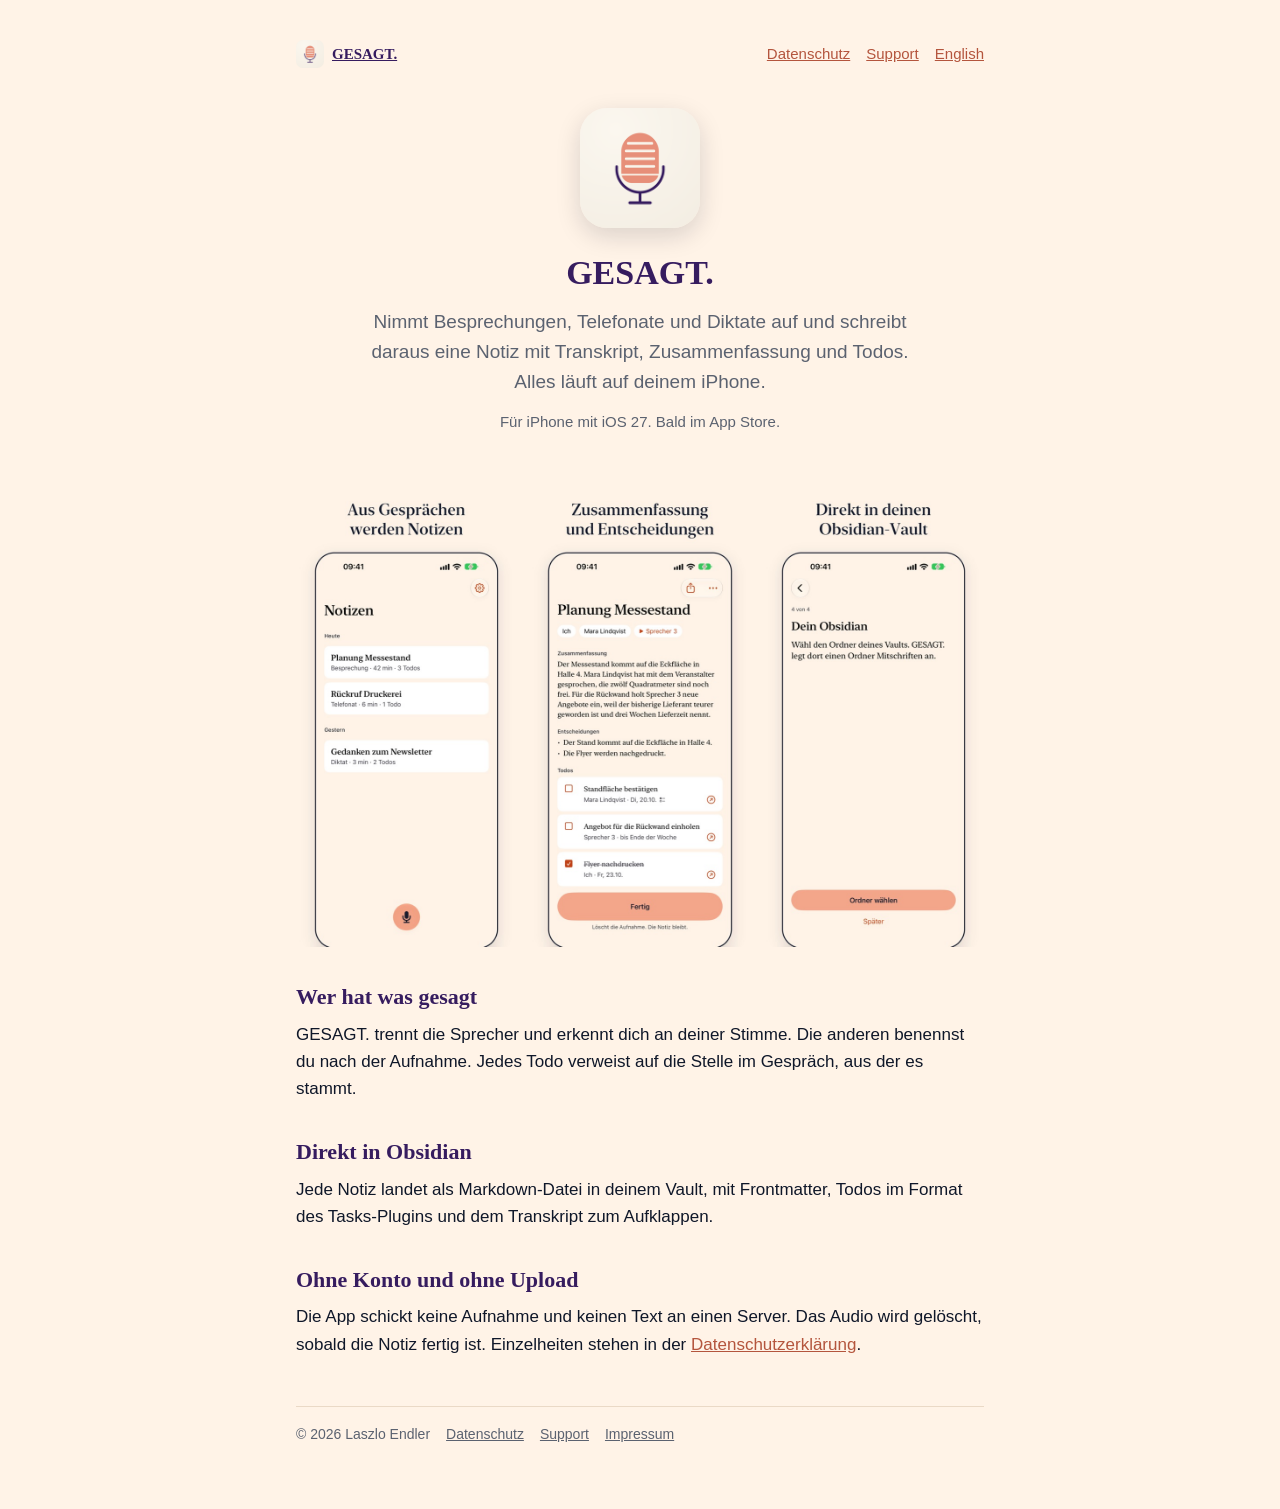
==== index.html @ a0767507 "GESAGT.: Startseite, Datenschutz, Support, Impressum (DE/EN) Co-Authored-By: Claude Opus 5.5 (1M con" ====
<!doctype html>
<html lang="de">
<head>
<meta charset="utf-8">
<meta name="viewport" content="width=device-width, initial-scale=1">
<title>GESAGT.</title>
<meta name="description" content="Mitschrift ohne Cloud: Transkript, Zusammenfassung und Todos auf dem iPhone.">
<link rel="icon" href="img/icon.png">
<link rel="stylesheet" href="style.css">
</head>
<body>
<main>
<nav><a class="brand" href=""><img src="img/icon.png" alt="">GESAGT.</a><a href="datenschutz/">Datenschutz</a><a href="support/">Support</a><a href="en/">English</a></nav>
<div class="hero"><img src="img/icon.png" alt="App-Icon von GESAGT.">
<h1>GESAGT.</h1>
<p class="lead">Nimmt Besprechungen, Telefonate und Diktate auf und schreibt daraus eine Notiz mit Transkript, Zusammenfassung und Todos. Alles läuft auf deinem iPhone.</p>
<p class="meta">Für iPhone mit iOS 27. Bald im App Store.</p></div>
<div class="shots"><img src="img/de-01-liste.jpg" alt="Liste der Notizen" loading="lazy"><img src="img/de-03-ergebnis.jpg" alt="Zusammenfassung mit Entscheidungen" loading="lazy"><img src="img/de-06-vault.jpg" alt="Obsidian-Vault wählen" loading="lazy"></div>
<h2>Wer hat was gesagt</h2>
<p>GESAGT. trennt die Sprecher und erkennt dich an deiner Stimme. Die anderen benennst du nach der Aufnahme. Jedes Todo verweist auf die Stelle im Gespräch, aus der es stammt.</p>
<h2>Direkt in Obsidian</h2>
<p>Jede Notiz landet als Markdown-Datei in deinem Vault, mit Frontmatter, Todos im Format des Tasks-Plugins und dem Transkript zum Aufklappen.</p>
<h2>Ohne Konto und ohne Upload</h2>
<p>Die App schickt keine Aufnahme und keinen Text an einen Server. Das Audio wird gelöscht, sobald die Notiz fertig ist. Einzelheiten stehen in der <a href="datenschutz/">Datenschutzerklärung</a>.</p>
<footer><span>© 2026 Laszlo Endler</span><a href="datenschutz/">Datenschutz</a><a href="support/">Support</a><a href="impressum/">Impressum</a></footer>
</main>
</body>
</html>
---- style.css ----
:root { --bg:#fff3e7; --card:#fffaf4; --text:#0f1729; --muted:#5b6270; --line:#ead9c6; --accent:#b4553d; --head:#361c5f; }
@media (prefers-color-scheme: dark) { :root { --bg:#16111e; --card:#211a2e; --text:#f4eee5; --muted:#b3aabd; --line:#3a3049; --accent:#e78f79; --head:#f4eee5; } }
* { box-sizing:border-box; margin:0; padding:0; }
html { -webkit-text-size-adjust:100%; }
body { background:var(--bg); color:var(--text); font:17px/1.6 -apple-system, BlinkMacSystemFont, "Segoe UI", sans-serif; }
main { max-width:720px; margin:0 auto; padding:40px 16px 64px; }
nav { display:flex; gap:16px; flex-wrap:wrap; align-items:center; font-size:15px; margin-bottom:40px; }
nav .brand { font-family:ui-serif, "New York", Georgia, serif; font-weight:600; color:var(--head); margin-right:auto; display:flex; align-items:center; gap:8px; }
nav .brand img { width:28px; height:28px; border-radius:7px; }
h1, h2 { font-family:ui-serif, "New York", Georgia, serif; color:var(--head); font-weight:600; line-height:1.25; }
h1 { font-size:34px; margin-bottom:12px; }
h2 { font-size:22px; margin:36px 0 10px; }
h3 { font-size:17px; margin:22px 0 6px; }
p, ul { margin-bottom:14px; }
ul { padding-left:22px; }
li { margin-bottom:6px; }
a { color:var(--accent); }
.meta { color:var(--muted); font-size:15px; margin-bottom:28px; }
.box { background:var(--card); border:1px solid var(--line); border-radius:14px; padding:16px 18px; margin:20px 0; }
.box p:last-child { margin-bottom:0; }
.hero { text-align:center; margin:16px 0 32px; }
.hero img { width:120px; height:120px; border-radius:27px; box-shadow:0 8px 24px rgba(15,23,41,.15); margin-bottom:16px; }
.lead { font-size:19px; color:var(--muted); max-width:560px; margin:0 auto 12px; }
.shots { display:grid; grid-template-columns:repeat(3, 1fr); gap:12px; margin:28px 0; }
.shots img { width:100%; height:auto; border-radius:14px; }
@media (max-width:560px) { .shots { grid-template-columns:1fr 1fr; } .shots img:last-child { display:none; } h1 { font-size:28px; } }
footer { border-top:1px solid var(--line); margin-top:48px; padding-top:16px; font-size:14px; color:var(--muted); display:flex; gap:16px; flex-wrap:wrap; }
footer a { color:var(--muted); }
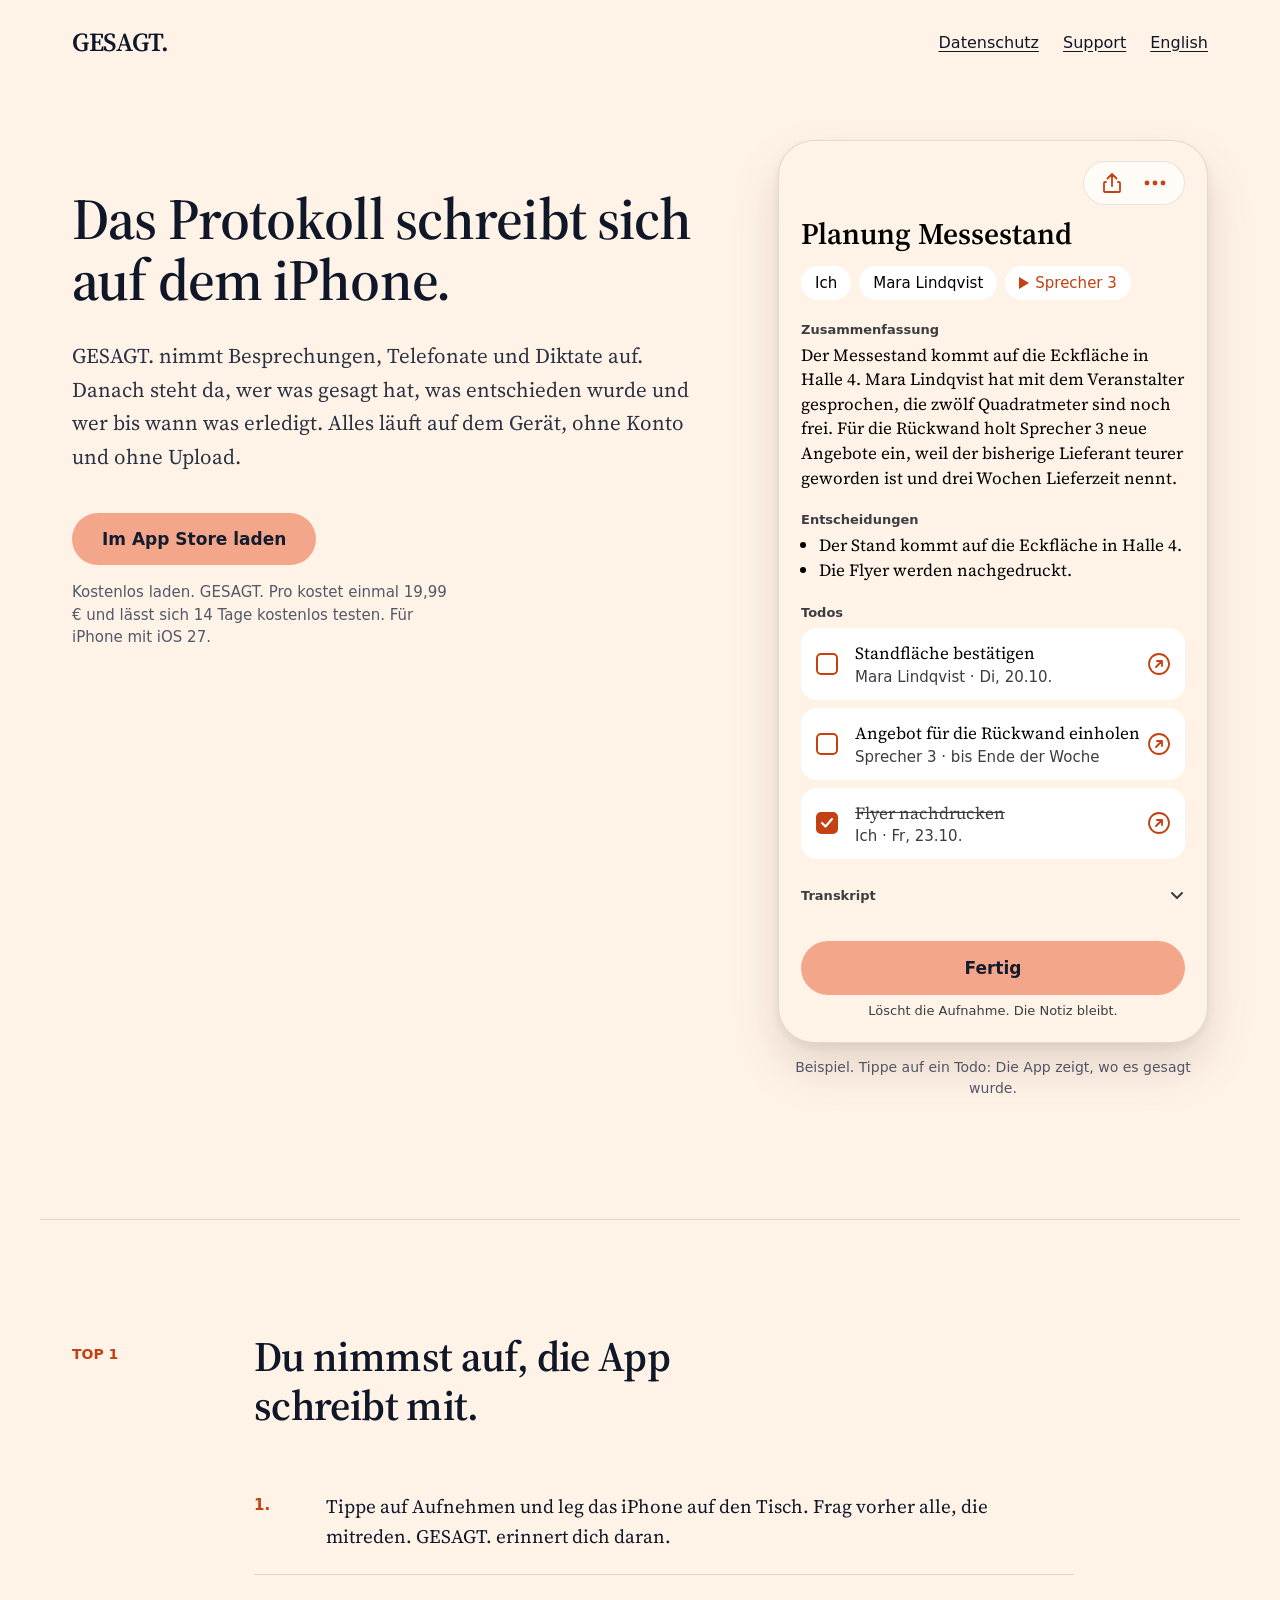
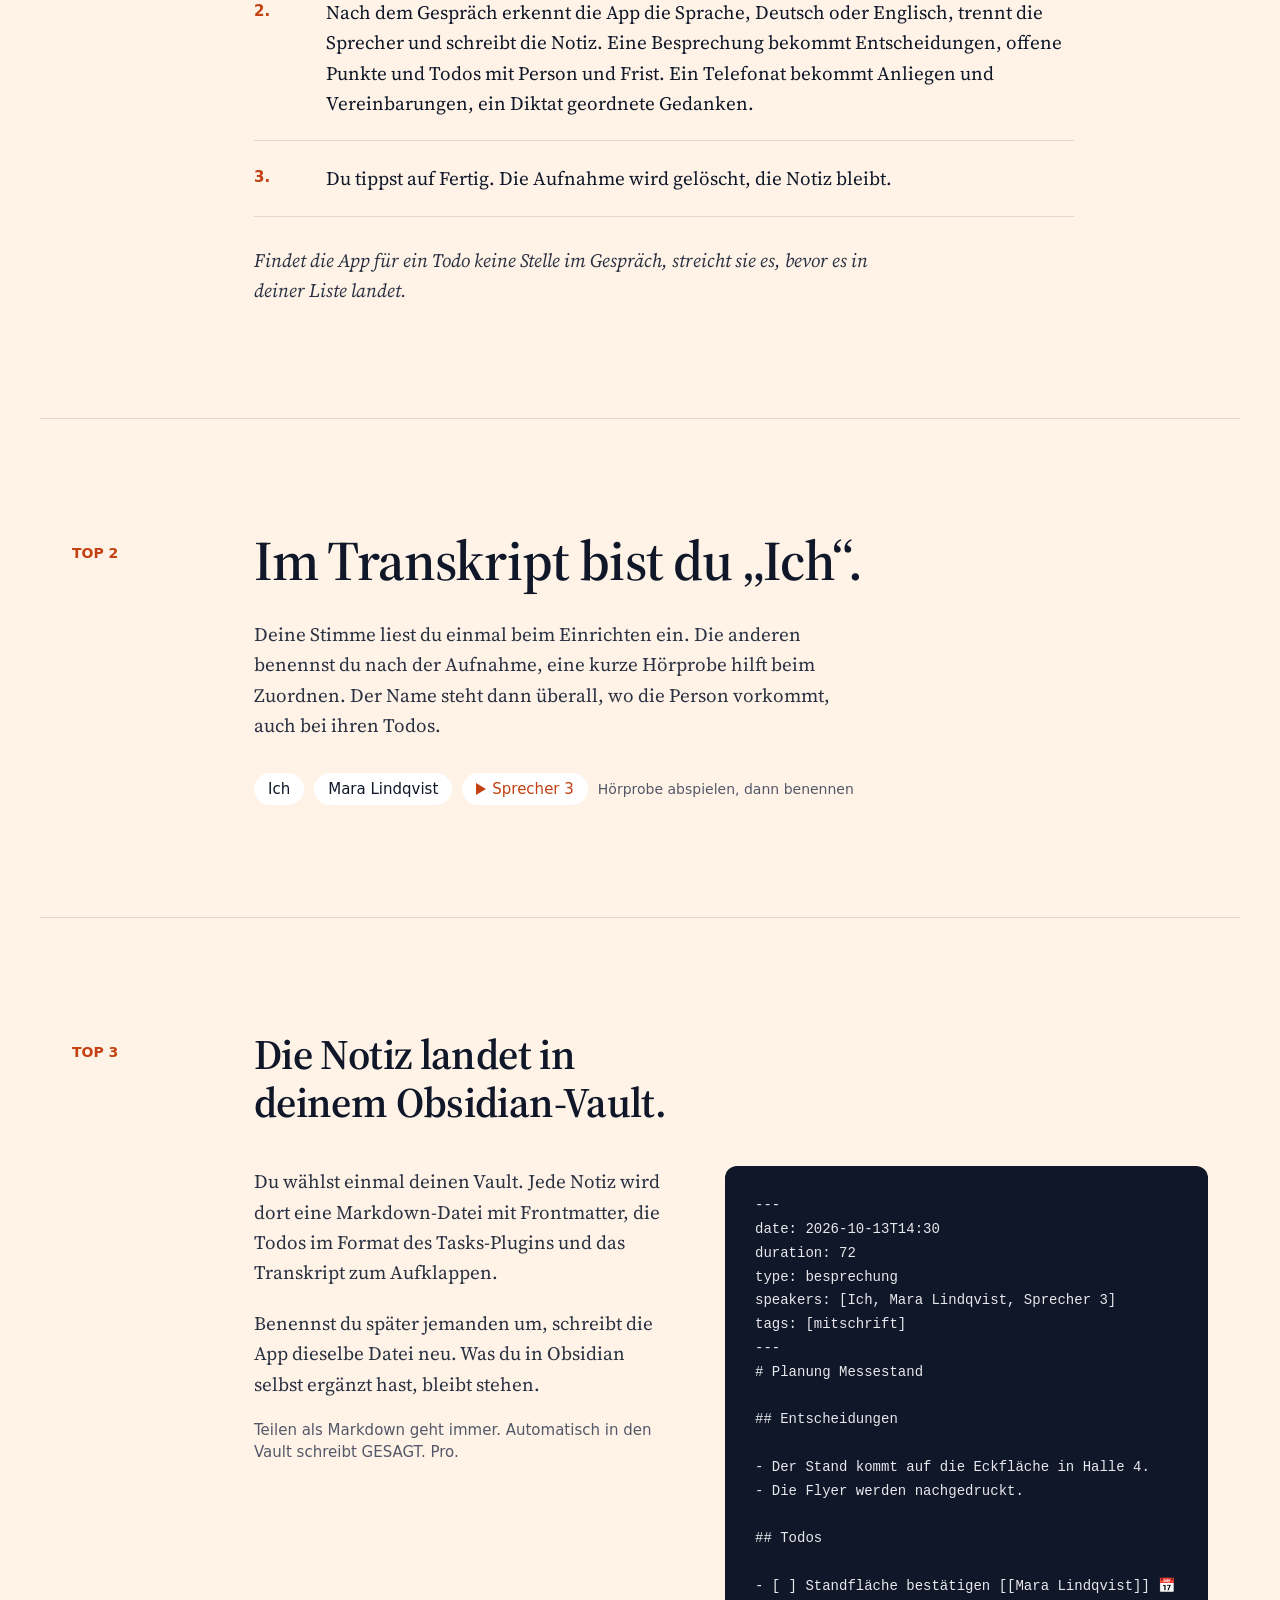
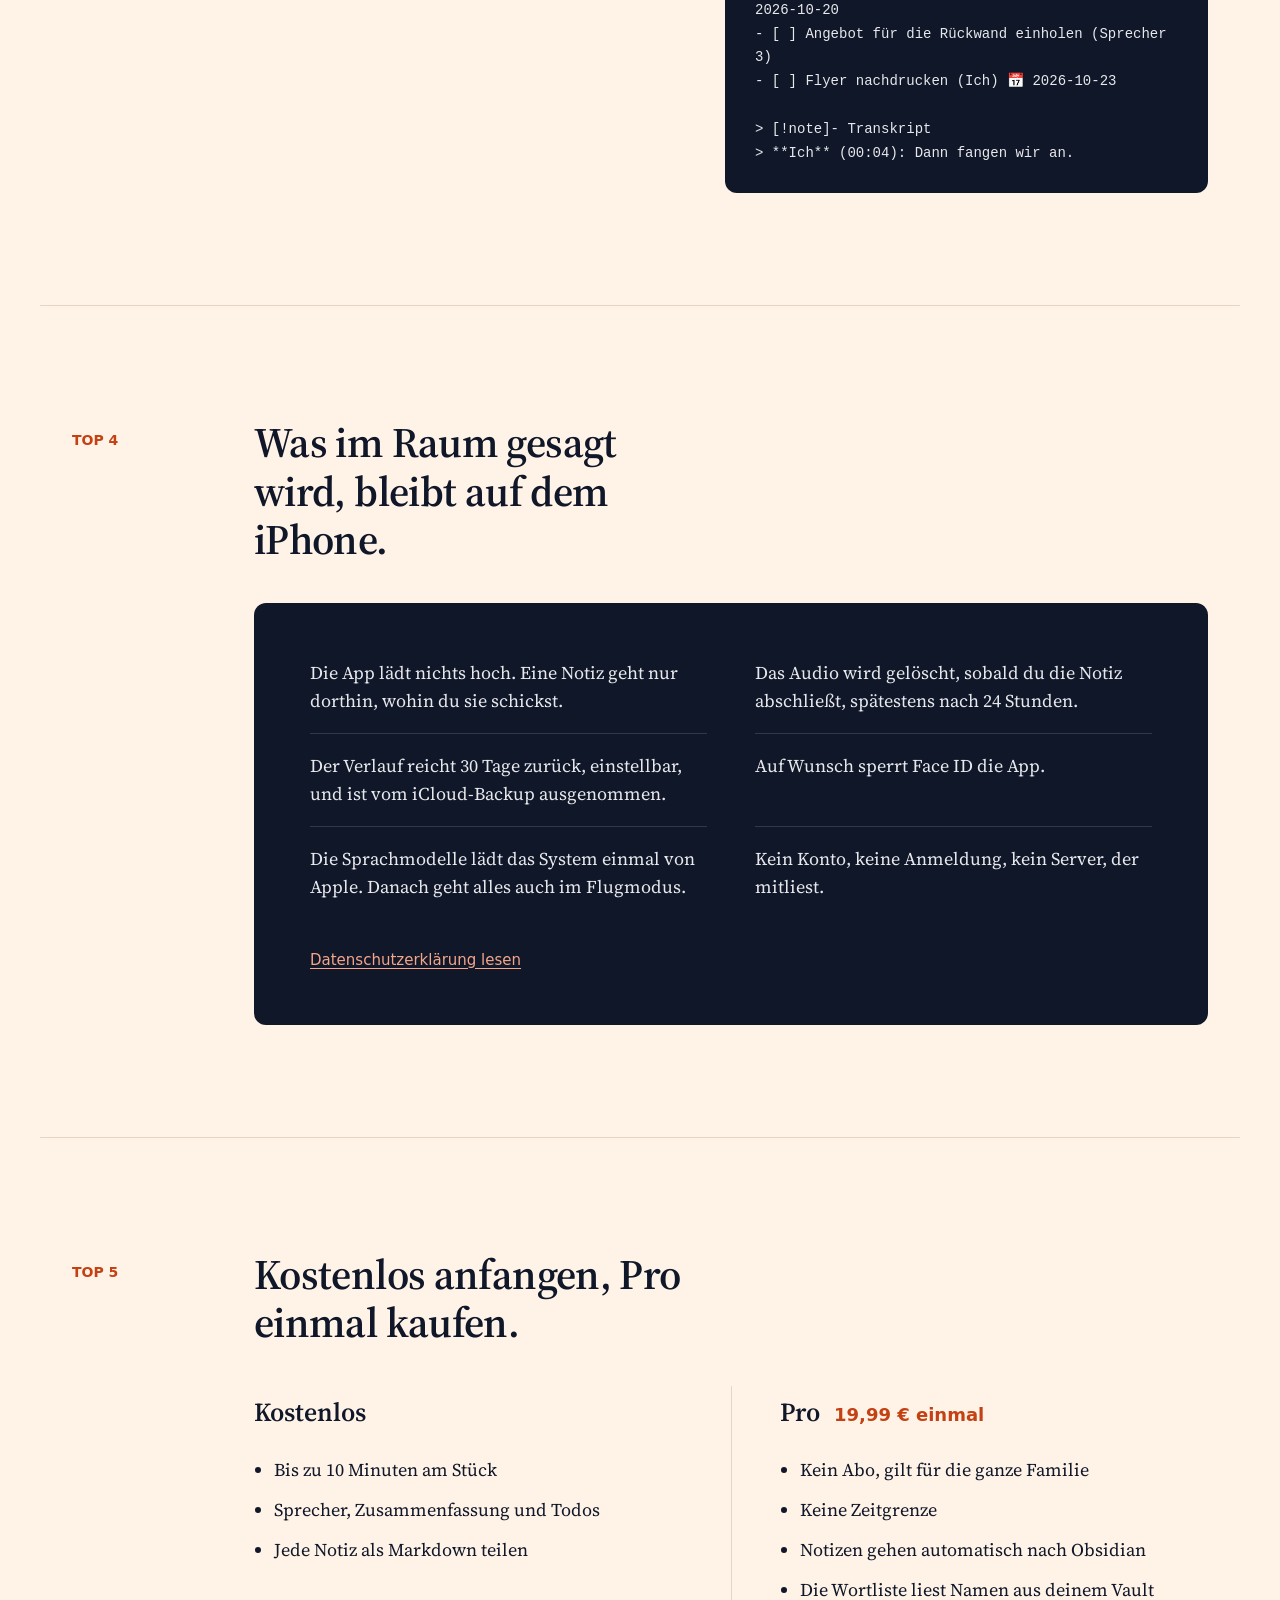
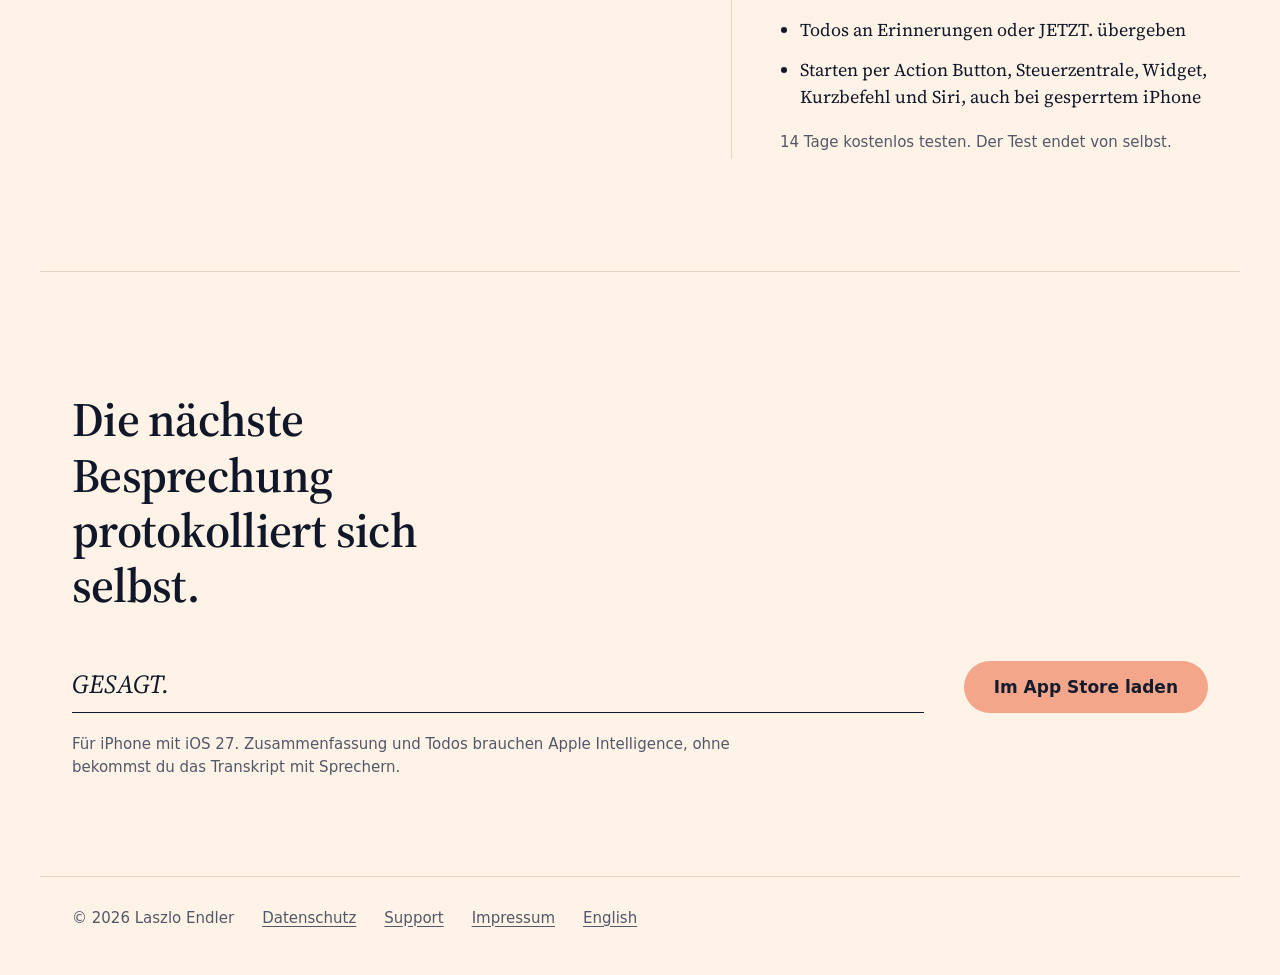
==== commit 1c8d812d: "GESAGT.: neue Website im Stil Protokollbuch Startseite mit nachgebautem Ergebnis-Bildschirm der App " ====
--- a/index.html
+++ b/index.html
@@ -3,26 +3,373 @@
 <head>
 <meta charset="utf-8">
 <meta name="viewport" content="width=device-width, initial-scale=1">
-<title>GESAGT.</title>
+<title>GESAGT. Mitschrift auf dem iPhone</title>
 <meta name="description" content="Mitschrift ohne Cloud: Transkript, Zusammenfassung und Todos auf dem iPhone.">
 <link rel="icon" href="img/icon.png">
-<link rel="stylesheet" href="style.css">
+<style>
+@font-face{font-family:"Source Serif 4";font-style:normal;font-weight:200 900;font-display:swap;src:url(fonts/source-serif-4-normal.woff2) format("woff2")}
+@font-face{font-family:"Source Serif 4";font-style:italic;font-weight:200 900;font-display:swap;src:url(fonts/source-serif-4-italic.woff2) format("woff2")}
+</style>
+<style>
+body{margin:0;background:#fff3e7;color:#0f1729;font-family:ui-serif,"Source Serif 4",Georgia,serif;-webkit-font-smoothing:antialiased}
+a{color:#c34112;text-underline-offset:3px}a:hover{color:#8f2e0b}
+::selection{background:#f6b8a1;color:#0f1729}
+:focus-visible{outline:2px solid #c34112;outline-offset:3px;border-radius:4px}
+.wrap{max-width:1200px;margin:0 auto;padding:0 32px;box-sizing:border-box}
+.ui{font-family:system-ui,-apple-system,"Segoe UI",sans-serif}
+.label{font-family:system-ui,-apple-system,"Segoe UI",sans-serif;font-size:13px;font-weight:600;color:#535868;letter-spacing:.01em}
+.btn{display:inline-flex;align-items:center;justify-content:center;min-height:52px;padding:0 30px;border-radius:999px;background:#f4a68a;color:#151c2e;font-family:system-ui,-apple-system,"Segoe UI",sans-serif;font-size:17px;font-weight:600;text-decoration:none}
+.btn:hover{background:#f19776;color:#151c2e}
+.hero{display:flex;flex-wrap:wrap;gap:64px;align-items:flex-start;padding-block:56px 120px}
+.hero-copy{flex:1 1 380px;min-width:0;padding-top:48px;position:sticky;top:24px}
+.appwrap{flex:0 1 430px;min-width:0;margin:0 0 0 auto}
+.app{position:relative;overflow:hidden;background:#fff3e7;color:#000;border-radius:36px;border:1px solid rgba(60,60,67,.14);box-shadow:0 24px 48px rgba(93,58,50,.16),0 4px 10px rgba(93,58,50,.08);padding:20px 22px 24px;box-sizing:border-box}
+.app-bar{display:flex;justify-content:flex-end}
+.glass{display:inline-flex;align-items:center;gap:22px;padding:10px 18px;border-radius:999px;background:rgba(255,255,255,.7);border:1px solid rgba(60,60,67,.12);color:#c34112}
+.app .app-title{font-size:30px;font-weight:600;line-height:1.15;letter-spacing:0;margin:12px 0 0;max-width:none}
+.app-chips{display:flex;flex-wrap:wrap;gap:8px;margin-top:14px}
+.achip{display:inline-flex;align-items:center;gap:6px;min-height:34px;padding:0 14px;border-radius:999px;background:#fff;font:15px system-ui,-apple-system,"Segoe UI",sans-serif;color:#000}
+.app-h{font:600 13px system-ui,-apple-system,"Segoe UI",sans-serif;color:#3c3c43;margin:22px 0 6px}
+.app-text{font-size:17px;line-height:1.45}
+.app-list{margin:0;padding-left:18px;font-size:17px;line-height:1.45}
+.acard{display:grid;grid-template-columns:auto minmax(0,1fr) auto;gap:6px;align-items:center;background:#fff;border-radius:16px;padding:6px 14px 6px 4px;margin-top:8px}
+.check{width:44px;height:44px;display:grid;place-items:center;border:0;background:transparent;padding:0;cursor:pointer}
+.box{width:22px;height:22px;border-radius:5px;border:2px solid #c34112;box-sizing:border-box;display:grid;place-items:center}
+.atodo{border:0;background:transparent;text-align:left;padding:8px 0;min-height:44px;cursor:pointer;color:inherit;font:inherit}
+.atext{display:block;font-family:ui-serif,"Source Serif 4",Georgia,serif;font-size:17px;line-height:1.35}
+.ameta{display:block;font:15px system-ui,-apple-system,"Segoe UI",sans-serif;color:#3c3c43;margin-top:3px}
+.handoff{display:grid;place-items:center;color:#c34112}
+.app-tr summary{list-style:none;display:flex;align-items:center;justify-content:space-between;min-height:44px;margin-top:14px;font:600 13px system-ui,-apple-system,"Segoe UI",sans-serif;color:#3c3c43;cursor:pointer}
+.app-tr summary::-webkit-details-marker{display:none}
+.app-tr[open] summary svg{transform:rotate(180deg)}
+.tline{margin-top:12px;font-size:17px;line-height:1.4}
+.tline b{font:600 15px system-ui,-apple-system,"Segoe UI",sans-serif}
+.tline span{font:15px system-ui,-apple-system,"Segoe UI",sans-serif;color:#3c3c43;margin-left:8px;font-variant-numeric:tabular-nums}
+.fertig{display:flex;align-items:center;justify-content:center;min-height:54px;margin-top:24px;border-radius:999px;background:#f4a68a;color:#151c2e;font:600 17px system-ui,-apple-system,"Segoe UI",sans-serif}
+.fcap{font:13px system-ui,-apple-system,"Segoe UI",sans-serif;color:#3c3c43;text-align:center;margin-top:8px}
+.scrim{position:absolute;inset:0;background:rgba(0,0,0,.18)}
+.asheet{position:absolute;left:8px;right:8px;bottom:8px;background:#fff3e7;border-radius:30px;padding:8px 18px 24px;box-shadow:0 -8px 30px rgba(0,0,0,.18)}
+.grab{width:36px;height:5px;border-radius:3px;background:rgba(60,60,67,.3);margin:0 auto 6px}
+.shead{display:grid;grid-template-columns:44px minmax(0,1fr) 44px;align-items:center}
+.sclose{width:44px;height:44px;border-radius:50%;border:1px solid rgba(60,60,67,.12);background:rgba(255,255,255,.8);display:grid;place-items:center;cursor:pointer;color:#000;padding:0}
+.stitle{text-align:center;font:600 17px system-ui,-apple-system,"Segoe UI",sans-serif}
+.sgroup{background:#fff;border-radius:16px;margin-top:14px;padding:0 16px}
+.srow{display:flex;align-items:center;justify-content:space-between;gap:12px;min-height:48px;border-top:1px solid rgba(60,60,67,.12);font:17px system-ui,-apple-system,"Segoe UI",sans-serif}
+.srow:first-child{border-top:0;font-family:ui-serif,"Source Serif 4",Georgia,serif}
+.sval{color:#c34112}
+.sdate{background:rgba(120,120,128,.12);border-radius:8px;padding:6px 10px}
+.said{margin-top:18px}
+.said-h,.said-t{font:13px system-ui,-apple-system,"Segoe UI",sans-serif;color:#3c3c43;font-variant-numeric:tabular-nums}
+.said-q{font-style:italic;font-size:17px;line-height:1.45;margin:4px 0}
+.cap{font:14px system-ui,-apple-system,"Segoe UI",sans-serif;color:#535868;line-height:1.5;margin-top:14px;text-align:center}
+@keyframes sheetup{from{transform:translateY(32px)}to{transform:none}}
+.chip{display:inline-flex;align-items:center;gap:6px;min-height:32px;padding:0 14px;border-radius:999px;background:#fff3e7;font:15px system-ui,-apple-system,"Segoe UI",sans-serif;color:#0f1729}
+.top{display:grid;grid-template-columns:150px minmax(0,1fr);gap:32px;padding-block:112px;border-top:1px solid #e6d5c4}
+.topno{font:600 14px system-ui,-apple-system,"Segoe UI",sans-serif;color:#c34112;font-variant-numeric:tabular-nums;padding-top:14px}
+h1,h2{font-weight:600;margin:0;letter-spacing:-.015em}
+h1{font-size:58px;line-height:1.06}
+.h-big{font-size:56px;line-height:1.08}
+.h-close{font-size:48px;max-width:20ch}
+h2{font-size:42px;line-height:1.15;max-width:22ch}
+p{margin:0}
+.body{font-size:19px;line-height:1.6;max-width:62ch;color:#2a3142}
+.steps{list-style:none;margin:40px 0 0;padding:0;counter-reset:s}
+.steps li{display:grid;grid-template-columns:56px minmax(0,1fr);gap:16px;padding:22px 0;border-bottom:1px solid #e6d5c4;font-size:19px;line-height:1.6;max-width:820px}
+.steps li::before{counter-increment:s;content:counter(s) ".";font:600 15px system-ui,-apple-system,sans-serif;color:#c34112;padding-top:5px}
+.split{display:flex;flex-wrap:wrap;gap:48px;align-items:flex-start;margin-top:40px}
+.split > *{flex:1 1 380px;min-width:0}
+pre{margin:0;padding:28px 30px;background:#0f1729;color:#e8e8ec;border-radius:12px;font:14px/1.7 ui-monospace,"SF Mono",Menlo,monospace;white-space:pre-wrap;overflow-wrap:anywhere}
+.night{background:#0f1729;color:#e8e8ec;border-radius:12px;padding:56px;box-sizing:border-box;margin-top:40px}
+.facts{list-style:none;margin:0;padding:0;display:grid;grid-template-columns:repeat(2,minmax(0,1fr));column-gap:48px}
+.facts li{padding:18px 0;border-top:1px solid rgba(255,255,255,.14);font-size:18px;line-height:1.55}
+.facts li:nth-child(-n+2){border-top:0;padding-top:0}
+.plans{display:grid;grid-template-columns:repeat(2,minmax(0,1fr));gap:0;margin-top:40px}
+.plans > div{padding:8px 48px 8px 0}
+.plans > div + div{padding:8px 0 8px 48px;border-left:1px solid #e6d5c4}
+.plans ul{margin:20px 0 0;padding:0 0 0 20px;font-size:18px;line-height:1.55}
+.plans li{padding:6px 0}
+.close{padding-block:120px 96px;border-top:1px solid #e6d5c4}
+.sign{display:flex;flex-wrap:wrap;gap:40px;align-items:flex-end;margin-top:48px}
+.signline{flex:1 1 320px;border-bottom:1px solid #0f1729;padding-bottom:10px;font-size:26px;font-style:italic}
+.foot{display:flex;flex-wrap:wrap;gap:12px 28px;padding-block:32px 48px;border-top:1px solid #e6d5c4;font:15px system-ui,-apple-system,sans-serif;color:#535868}
+.foot a{color:#535868}.foot a:hover{color:#0f1729}
+@media (prefers-reduced-motion:no-preference){.asheet{animation:sheetup .25s ease-out}.app-tr summary svg{transition:transform .2s ease-out}}
+@media (max-width:760px){
+.wrap{padding-inline:16px}
+.hero{gap:40px;padding-block:24px 72px}.hero-copy{padding-top:16px;position:static}
+h1{font-size:42px}h2{font-size:32px}.h-big{font-size:38px}.h-close{font-size:36px}
+.appwrap{flex-basis:100%;margin:0}
+.app{border-radius:28px;padding:16px 14px 20px}
+.top{grid-template-columns:minmax(0,1fr);gap:8px;padding-block:72px}.topno{padding-top:0}
+.body,.steps li{font-size:17px}
+.steps li{grid-template-columns:36px minmax(0,1fr)}
+.night{padding:32px 20px}
+.facts{grid-template-columns:minmax(0,1fr)}.facts li:nth-child(2){border-top:1px solid rgba(255,255,255,.14);padding-top:18px}
+.plans{grid-template-columns:minmax(0,1fr)}
+.plans > div,.plans > div + div{padding:8px 0;border-left:0}
+.plans > div + div{margin-top:32px;padding-top:32px;border-top:1px solid #e6d5c4}
+.close{padding-block:72px 56px}
+}
+[hidden]{display:none!important}
+.check[aria-pressed="true"] .box{background:#c34112}
+.check[aria-pressed="false"] .box svg{display:none}
+.check[aria-pressed="true"]+.atodo .atext{text-decoration:line-through;color:#3c3c43}
+</style>
 </head>
 <body>
+<div style="width: 100%">
+<header class="wrap" style="display: flex; flex-wrap: wrap; align-items: center; justify-content: space-between; gap: 16px; padding-top: 24px; padding-bottom: 24px">
+<a href="./" style="font-size: 26px; font-weight: 600; color: #0f1729; text-decoration: none; letter-spacing: -0.01em">GESAGT.</a>
+<nav aria-label="Hauptmenü" class="ui" style="display: flex; flex-wrap: wrap; align-items: center; gap: 8px 24px; font-size: 16px">
+<a href="datenschutz/" style="color: #0f1729">Datenschutz</a>
+<a href="support/" style="color: #0f1729">Support</a>
+<a href="en/" lang="en" style="color: #0f1729">English</a>
+</nav>
+</header>
+
 <main>
-<nav><a class="brand" href=""><img src="img/icon.png" alt="">GESAGT.</a><a href="datenschutz/">Datenschutz</a><a href="support/">Support</a><a href="en/">English</a></nav>
-<div class="hero"><img src="img/icon.png" alt="App-Icon von GESAGT.">
-<h1>GESAGT.</h1>
-<p class="lead">Nimmt Besprechungen, Telefonate und Diktate auf und schreibt daraus eine Notiz mit Transkript, Zusammenfassung und Todos. Alles läuft auf deinem iPhone.</p>
-<p class="meta">Für iPhone mit iOS 27. Bald im App Store.</p></div>
-<div class="shots"><img src="img/de-01-liste.jpg" alt="Liste der Notizen" loading="lazy"><img src="img/de-03-ergebnis.jpg" alt="Zusammenfassung mit Entscheidungen" loading="lazy"><img src="img/de-06-vault.jpg" alt="Obsidian-Vault wählen" loading="lazy"></div>
-<h2>Wer hat was gesagt</h2>
-<p>GESAGT. trennt die Sprecher und erkennt dich an deiner Stimme. Die anderen benennst du nach der Aufnahme. Jedes Todo verweist auf die Stelle im Gespräch, aus der es stammt.</p>
-<h2>Direkt in Obsidian</h2>
-<p>Jede Notiz landet als Markdown-Datei in deinem Vault, mit Frontmatter, Todos im Format des Tasks-Plugins und dem Transkript zum Aufklappen.</p>
-<h2>Ohne Konto und ohne Upload</h2>
-<p>Die App schickt keine Aufnahme und keinen Text an einen Server. Das Audio wird gelöscht, sobald die Notiz fertig ist. Einzelheiten stehen in der <a href="datenschutz/">Datenschutzerklärung</a>.</p>
-<footer><span>© 2026 Laszlo Endler</span><a href="datenschutz/">Datenschutz</a><a href="support/">Support</a><a href="impressum/">Impressum</a></footer>
+<section class="wrap hero" aria-labelledby="angebot">
+<div class="hero-copy">
+<h1 id="angebot">Das Protokoll schreibt sich auf dem iPhone.</h1>
+<p class="body" style="margin-top: 28px; font-size: 21px">GESAGT. nimmt Besprechungen, Telefonate und Diktate auf. Danach steht da, wer was gesagt hat, was entschieden wurde und wer bis wann was erledigt. Alles läuft auf dem Gerät, ohne Konto und ohne Upload.</p>
+<div style="display: flex; flex-wrap: wrap; align-items: center; gap: 16px; margin-top: 40px">
+<a class="btn" href="https://apps.apple.com/app/id6823530298">Im App Store laden</a>
+</div>
+<p class="ui" style="margin-top: 16px; font-size: 15px; line-height: 1.5; color: #535868; max-width: 40ch">Kostenlos laden. GESAGT. Pro kostet einmal 19,99 € und lässt sich 14 Tage kostenlos testen. Für iPhone mit iOS 27.</p>
+</div>
+
+<figure class="appwrap" style="margin-top: 0; margin-bottom: 0">
+<div class="app" aria-label="Beispiel: eine Notiz in GESAGT.">
+<div class="app-bar" aria-hidden="true"><span class="glass"><svg width="20" height="22" viewBox="0 0 20 22"><path d="M10 14V2M5.5 6.5L10 2l4.5 4.5M4 10H3a1 1 0 0 0-1 1v8a1 1 0 0 0 1 1h14a1 1 0 0 0 1-1v-8a1 1 0 0 0-1-1h-1" fill="none" stroke="currentColor" stroke-width="1.8" stroke-linecap="round" stroke-linejoin="round"></path></svg><svg width="22" height="6" viewBox="0 0 22 6"><circle cx="3" cy="3" r="2.4" fill="currentColor"></circle><circle cx="11" cy="3" r="2.4" fill="currentColor"></circle><circle cx="19" cy="3" r="2.4" fill="currentColor"></circle></svg></span></div>
+<h2 class="app-title">Planung Messestand</h2>
+<div class="app-chips">
+<span class="achip">Ich</span>
+<span class="achip">Mara Lindqvist</span>
+<span class="achip" style="color: #c34112"><svg width="10" height="12" viewBox="0 0 10 12" aria-hidden="true"><path d="M0 0 L10 6 L0 12 Z" fill="currentColor"></path></svg>Sprecher 3</span>
+</div>
+<h3 class="app-h">Zusammenfassung</h3>
+<p class="app-text">Der Messestand kommt auf die Eckfläche in Halle 4. Mara Lindqvist hat mit dem Veranstalter gesprochen, die zwölf Quadratmeter sind noch frei. Für die Rückwand holt Sprecher 3 neue Angebote ein, weil der bisherige Lieferant teurer geworden ist und drei Wochen Lieferzeit nennt.</p>
+<h3 class="app-h">Entscheidungen</h3>
+<ul class="app-list">
+<li>Der Stand kommt auf die Eckfläche in Halle 4.</li>
+<li>Die Flyer werden nachgedruckt.</li>
+</ul>
+<h3 class="app-h">Todos</h3>
+
+<div class="acard">
+<button type="button" class="check" aria-pressed="false" aria-label="Erledigt: Standfläche bestätigen"><span class="box"><svg width="12" height="10" viewBox="0 0 12 10" aria-hidden="true"><path d="M1 5l3.5 3.5L11 1" fill="none" stroke="#fff" stroke-width="2.2" stroke-linecap="round" stroke-linejoin="round"></path></svg></span></button>
+<button type="button" class="atodo" aria-haspopup="dialog"><span class="atext">Standfläche bestätigen</span><span class="ameta">Mara Lindqvist · Di, 20.10.</span></button>
+<span class="handoff" title="Übergeben" aria-hidden="true"><svg width="24" height="24" viewBox="0 0 24 24"><circle cx="12" cy="12" r="10" fill="none" stroke="currentColor" stroke-width="1.8"></circle><path d="M9 15l6-6M10 9h5v5" fill="none" stroke="currentColor" stroke-width="1.8" stroke-linecap="round" stroke-linejoin="round"></path></svg></span>
+</div>
+
+<div class="acard">
+<button type="button" class="check" aria-pressed="false" aria-label="Erledigt: Angebot für die Rückwand einholen"><span class="box"><svg width="12" height="10" viewBox="0 0 12 10" aria-hidden="true"><path d="M1 5l3.5 3.5L11 1" fill="none" stroke="#fff" stroke-width="2.2" stroke-linecap="round" stroke-linejoin="round"></path></svg></span></button>
+<button type="button" class="atodo" aria-haspopup="dialog"><span class="atext">Angebot für die Rückwand einholen</span><span class="ameta">Sprecher 3 · bis Ende der Woche</span></button>
+<span class="handoff" title="Übergeben" aria-hidden="true"><svg width="24" height="24" viewBox="0 0 24 24"><circle cx="12" cy="12" r="10" fill="none" stroke="currentColor" stroke-width="1.8"></circle><path d="M9 15l6-6M10 9h5v5" fill="none" stroke="currentColor" stroke-width="1.8" stroke-linecap="round" stroke-linejoin="round"></path></svg></span>
+</div>
+
+<div class="acard">
+<button type="button" class="check" aria-pressed="true" aria-label="Erledigt: Flyer nachdrucken"><span class="box"><svg width="12" height="10" viewBox="0 0 12 10" aria-hidden="true"><path d="M1 5l3.5 3.5L11 1" fill="none" stroke="#fff" stroke-width="2.2" stroke-linecap="round" stroke-linejoin="round"></path></svg></span></button>
+<button type="button" class="atodo" aria-haspopup="dialog"><span class="atext">Flyer nachdrucken</span><span class="ameta">Ich · Fr, 23.10.</span></button>
+<span class="handoff" title="Übergeben" aria-hidden="true"><svg width="24" height="24" viewBox="0 0 24 24"><circle cx="12" cy="12" r="10" fill="none" stroke="currentColor" stroke-width="1.8"></circle><path d="M9 15l6-6M10 9h5v5" fill="none" stroke="currentColor" stroke-width="1.8" stroke-linecap="round" stroke-linejoin="round"></path></svg></span>
+</div>
+
+<details class="app-tr">
+<summary>Transkript<svg width="16" height="16" viewBox="0 0 16 16" aria-hidden="true"><path d="M3 6l5 5 5-5" fill="none" stroke="currentColor" stroke-width="2" stroke-linecap="round" stroke-linejoin="round"></path></svg></summary>
+
+<p class="tline"><b>Ich</b><span>00:04</span><br>Dann fangen wir an. Wir müssen heute die Standfläche für die Messe festlegen.</p>
+
+<p class="tline"><b>Mara Lindqvist</b><span>00:11</span><br>Ich habe mit dem Veranstalter gesprochen. Die Eckfläche in Halle 4 ist noch frei, zwölf Quadratmeter.</p>
+
+<p class="tline"><b>Sprecher 3</b><span>00:21</span><br>Für die Rückwand brauchen wir ein neues Angebot. Der alte Lieferant hat die Preise erhöht, und die Lieferzeit liegt jetzt bei drei Wochen. Ich frage bis Ende der Woche bei zwei anderen an.</p>
+
+<p class="tline"><b>Ich + Sprecher 3, gleichzeitig</b><span>00:36</span><br>Ja, genau, mach das.</p>
+
+<p class="tline"><b>Ich</b><span>00:39</span><br>Gut. Dann nehmen wir die Eckfläche. Mara, bestätigst du sie bis nächsten Dienstag?</p>
+
+<p class="tline"><b>Mara Lindqvist</b><span>00:47</span><br>Mache ich. Die Flyer sind fast alle weg, wir sollten nachdrucken.</p>
+
+<p class="tline"><b>Aufnahme unterbrochen</b><span>00:57</span><br></p>
+
+<p class="tline"><b>Ich</b><span>00:57</span><br>Die Flyer drucke ich bis Freitag nach. Wer am Stand hilft, klären wir noch.</p>
+
+</details>
+<div class="fertig" aria-hidden="true">Fertig</div>
+<p class="fcap">Löscht die Aufnahme. Die Notiz bleibt.</p>
+<div class="sheetbox" hidden>
+<div class="scrim" aria-hidden="true"></div>
+<div class="asheet" role="dialog" aria-labelledby="sheet-title">
+<div class="grab" aria-hidden="true"></div>
+<div class="shead">
+<button type="button" class="sclose" aria-label="Schließen"><svg width="14" height="14" viewBox="0 0 14 14" aria-hidden="true"><path d="M2 2l10 10M12 2L2 12" fill="none" stroke="currentColor" stroke-width="2" stroke-linecap="round"></path></svg></button>
+<span id="sheet-title" class="stitle">Todo</span>
+<span aria-hidden="true"></span>
+</div>
+<div class="sgroup">
+<div class="srow"><span data-f="what"></span></div>
+<div class="srow"><span>Person</span><span class="sval"><span data-f="who"></span></span></div>
+<div class="srow" data-date><span>Datum</span><span class="sdate"><span data-f="date"></span></span></div>
+</div>
+<div class="said">
+<p class="said-h">Gesagt</p>
+<p class="said-q">„<span data-f="quote"></span>“</p>
+<p class="said-t">bei <span data-f="at"></span></p>
+</div>
+</div>
+</div>
+</div>
+<figcaption class="cap">Beispiel. Tippe auf ein Todo: Die App zeigt, wo es gesagt wurde.</figcaption>
+</figure>
+</section>
+
+<section class="wrap top" aria-labelledby="top1">
+<span class="topno">TOP 1</span>
+<div>
+<h2 id="top1">Du nimmst auf, die App schreibt mit.</h2>
+<ol class="steps">
+<li><span>Tippe auf Aufnehmen und leg das iPhone auf den Tisch. Frag vorher alle, die mitreden. GESAGT. erinnert dich daran.</span></li>
+<li><span>Nach dem Gespräch erkennt die App die Sprache, Deutsch oder Englisch, trennt die Sprecher und schreibt die Notiz. Eine Besprechung bekommt Entscheidungen, offene Punkte und Todos mit Person und Frist. Ein Telefonat bekommt Anliegen und Vereinbarungen, ein Diktat geordnete Gedanken.</span></li>
+<li><span>Du tippst auf Fertig. Die Aufnahme wird gelöscht, die Notiz bleibt.</span></li>
+</ol>
+<p class="body" style="margin-top: 28px; font-style: italic">Findet die App für ein Todo keine Stelle im Gespräch, streicht sie es, bevor es in deiner Liste landet.</p>
+</div>
+</section>
+
+<section class="wrap top" aria-labelledby="top2">
+<span class="topno">TOP 2</span>
+<div>
+<h2 id="top2" class="h-big">Im Transkript bist du „Ich“.</h2>
+<p class="body" style="margin-top: 28px">Deine Stimme liest du einmal beim Einrichten ein. Die anderen benennst du nach der Aufnahme, eine kurze Hörprobe hilft beim Zuordnen. Der Name steht dann überall, wo die Person vorkommt, auch bei ihren Todos.</p>
+<div style="display: flex; flex-wrap: wrap; align-items: center; gap: 10px; margin-top: 32px" aria-label="Beispiel: Sprecher in einer Notiz">
+<span class="chip" style="background: #fff">Ich</span>
+<span class="chip" style="background: #fff">Mara Lindqvist</span>
+<span class="chip" style="background: #fff; color: #c34112"><svg width="10" height="12" viewBox="0 0 10 12" aria-hidden="true"><path d="M0 0 L10 6 L0 12 Z" fill="currentColor"></path></svg>Sprecher 3</span>
+<span class="ui" style="font-size: 14px; color: #535868">Hörprobe abspielen, dann benennen</span>
+</div>
+</div>
+</section>
+
+<section class="wrap top" aria-labelledby="top3">
+<span class="topno">TOP 3</span>
+<div>
+<h2 id="top3">Die Notiz landet in deinem Obsidian-Vault.</h2>
+<div class="split">
+<div>
+<p class="body">Du wählst einmal deinen Vault. Jede Notiz wird dort eine Markdown-Datei mit Frontmatter, die Todos im Format des Tasks-Plugins und das Transkript zum Aufklappen.</p>
+<p class="body" style="margin-top: 20px">Benennst du später jemanden um, schreibt die App dieselbe Datei neu. Was du in Obsidian selbst ergänzt hast, bleibt stehen.</p>
+<p class="ui" style="margin-top: 20px; font-size: 15px; line-height: 1.5; color: #535868">Teilen als Markdown geht immer. Automatisch in den Vault schreibt GESAGT. Pro.</p>
+</div>
+<pre aria-label="Beispiel einer Markdown-Datei">---
+date: 2026-10-13T14:30
+duration: 72
+type: besprechung
+speakers: [Ich, Mara Lindqvist, Sprecher 3]
+tags: [mitschrift]
+---
+# Planung Messestand
+
+## Entscheidungen
+
+- Der Stand kommt auf die Eckfläche in Halle 4.
+- Die Flyer werden nachgedruckt.
+
+## Todos
+
+- [ ] Standfläche bestätigen [[Mara Lindqvist]] 📅 2026-10-20
+- [ ] Angebot für die Rückwand einholen (Sprecher 3)
+- [ ] Flyer nachdrucken (Ich) 📅 2026-10-23
+
+&gt; [!note]- Transkript
+&gt; **Ich** (00:04): Dann fangen wir an.</pre>
+</div>
+</div>
+</section>
+
+<section class="wrap top" aria-labelledby="top4">
+<span class="topno">TOP 4</span>
+<div>
+<h2 id="top4">Was im Raum gesagt wird, bleibt auf dem iPhone.</h2>
+<div class="night">
+<ul class="facts">
+<li>Die App lädt nichts hoch. Eine Notiz geht nur dorthin, wohin du sie schickst.</li>
+<li>Das Audio wird gelöscht, sobald du die Notiz abschließt, spätestens nach 24 Stunden.</li>
+<li>Der Verlauf reicht 30 Tage zurück, einstellbar, und ist vom iCloud-Backup ausgenommen.</li>
+<li>Auf Wunsch sperrt Face ID die App.</li>
+<li>Die Sprachmodelle lädt das System einmal von Apple. Danach geht alles auch im Flugmodus.</li>
+<li>Kein Konto, keine Anmeldung, kein Server, der mitliest.</li>
+</ul>
+<p class="ui" style="margin-top: 32px; font-size: 15px"><a href="datenschutz/" style="color: #f4a68a">Datenschutzerklärung lesen</a></p>
+</div>
+</div>
+</section>
+
+<section class="wrap top" aria-labelledby="top5">
+<span class="topno">TOP 5</span>
+<div>
+<h2 id="top5">Kostenlos anfangen, Pro einmal kaufen.</h2>
+<div class="plans">
+<div>
+<p style="font-size: 26px; font-weight: 600">Kostenlos</p>
+<ul>
+<li>Bis zu 10 Minuten am Stück</li>
+<li>Sprecher, Zusammenfassung und Todos</li>
+<li>Jede Notiz als Markdown teilen</li>
+</ul>
+</div>
+<div>
+<p style="font-size: 26px; font-weight: 600">Pro <span class="ui" style="font-size: 18px; font-weight: 600; color: #c34112; margin-left: 8px">19,99 € einmal</span></p>
+<ul>
+<li>Kein Abo, gilt für die ganze Familie</li>
+<li>Keine Zeitgrenze</li>
+<li>Notizen gehen automatisch nach Obsidian</li>
+<li>Die Wortliste liest Namen aus deinem Vault</li>
+<li>Todos an Erinnerungen oder JETZT. übergeben</li>
+<li>Starten per Action Button, Steuerzentrale, Widget, Kurzbefehl und Siri, auch bei gesperrtem iPhone</li>
+</ul>
+<p class="ui" style="margin-top: 16px; font-size: 15px; color: #535868">14 Tage kostenlos testen. Der Test endet von selbst.</p>
+</div>
+</div>
+</div>
+</section>
+
+<section class="wrap close" aria-labelledby="schluss">
+<h2 id="schluss" class="h-close">Die nächste Besprechung protokolliert sich selbst.</h2>
+<div class="sign">
+<div class="signline" aria-hidden="true">GESAGT.</div>
+<a class="btn" href="https://apps.apple.com/app/id6823530298">Im App Store laden</a>
+</div>
+<p class="ui" style="margin-top: 20px; font-size: 15px; line-height: 1.55; color: #535868; max-width: 70ch">Für iPhone mit iOS 27. Zusammenfassung und Todos brauchen Apple Intelligence, ohne bekommst du das Transkript mit Sprechern.</p>
+</section>
 </main>
+
+<footer class="wrap foot">
+<span>© 2026 Laszlo Endler</span>
+<a href="datenschutz/">Datenschutz</a>
+<a href="support/">Support</a>
+<a href="impressum/">Impressum</a>
+<a href="en/" lang="en">English</a>
+</footer>
+</div>
+<script>
+(() => {
+  const T = [{"what": "Standfläche bestätigen", "who": "Mara Lindqvist", "date": "20.10.2026", "quote": "Mara, bestätigst du sie bis nächsten Dienstag?", "at": "00:39"}, {"what": "Angebot für die Rückwand einholen", "who": "Sprecher 3", "date": "", "quote": "Ich frage bis Ende der Woche bei zwei anderen an.", "at": "00:21"}, {"what": "Flyer nachdrucken", "who": "Ich", "date": "23.10.2026", "quote": "Die Flyer drucke ich bis Freitag nach.", "at": "00:57"}];
+  const box = document.querySelector('.sheetbox'), sheet = box.querySelector('.asheet');
+  let from = null;
+  const close = () => { box.hidden = true; if (from) from.focus(); };
+  document.querySelectorAll('.check').forEach((b) => b.addEventListener('click', () =>
+    b.setAttribute('aria-pressed', b.getAttribute('aria-pressed') === 'true' ? 'false' : 'true')));
+  document.querySelectorAll('.atodo').forEach((b, i) => b.addEventListener('click', () => {
+    const t = T[i];
+    sheet.querySelectorAll('[data-f]').forEach((el) => { el.textContent = t[el.dataset.f]; });
+    sheet.querySelector('[data-date]').hidden = !t.date;
+    from = b;
+    box.hidden = false;
+    sheet.querySelector('.sclose').focus();
+  }));
+  sheet.querySelector('.sclose').addEventListener('click', close);
+  box.querySelector('.scrim').addEventListener('click', close);
+  document.addEventListener('keydown', (e) => { if (e.key === 'Escape' && !box.hidden) close(); });
+})();
+</script>
 </body>
 </html>
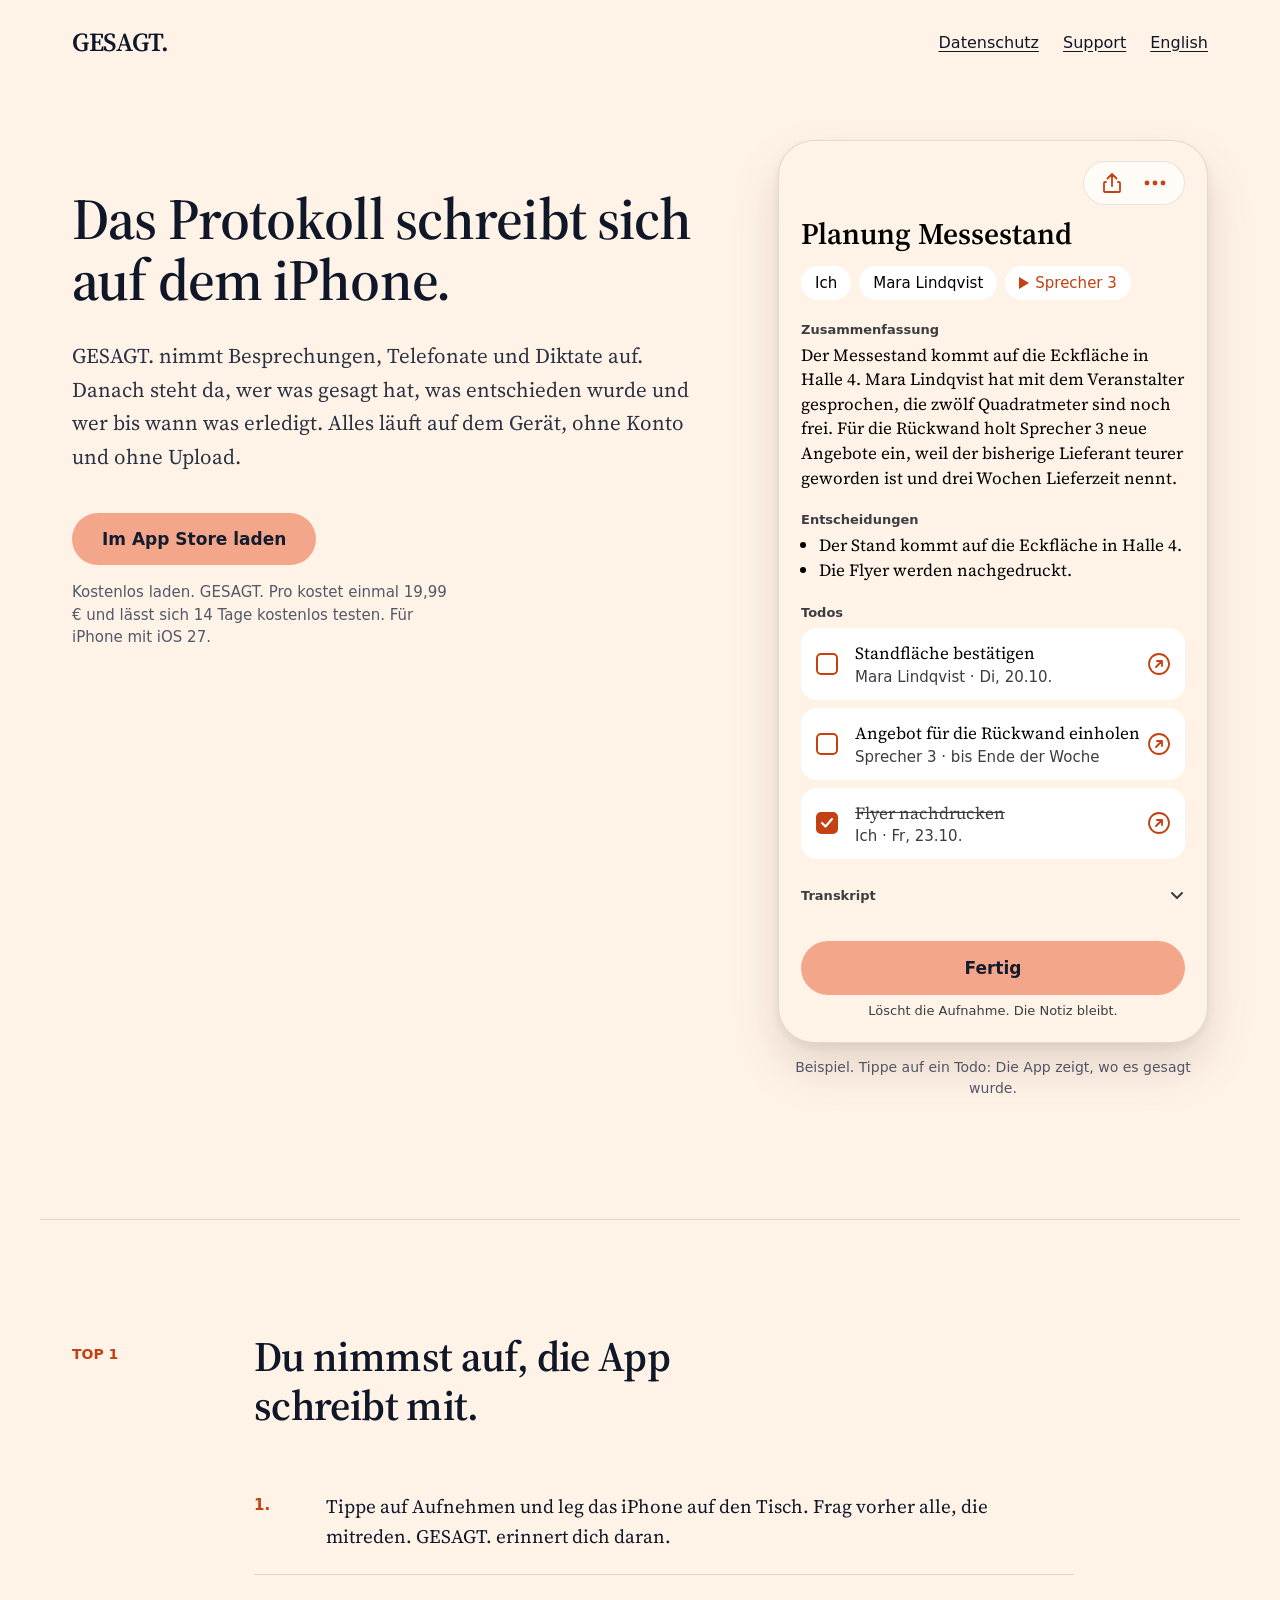
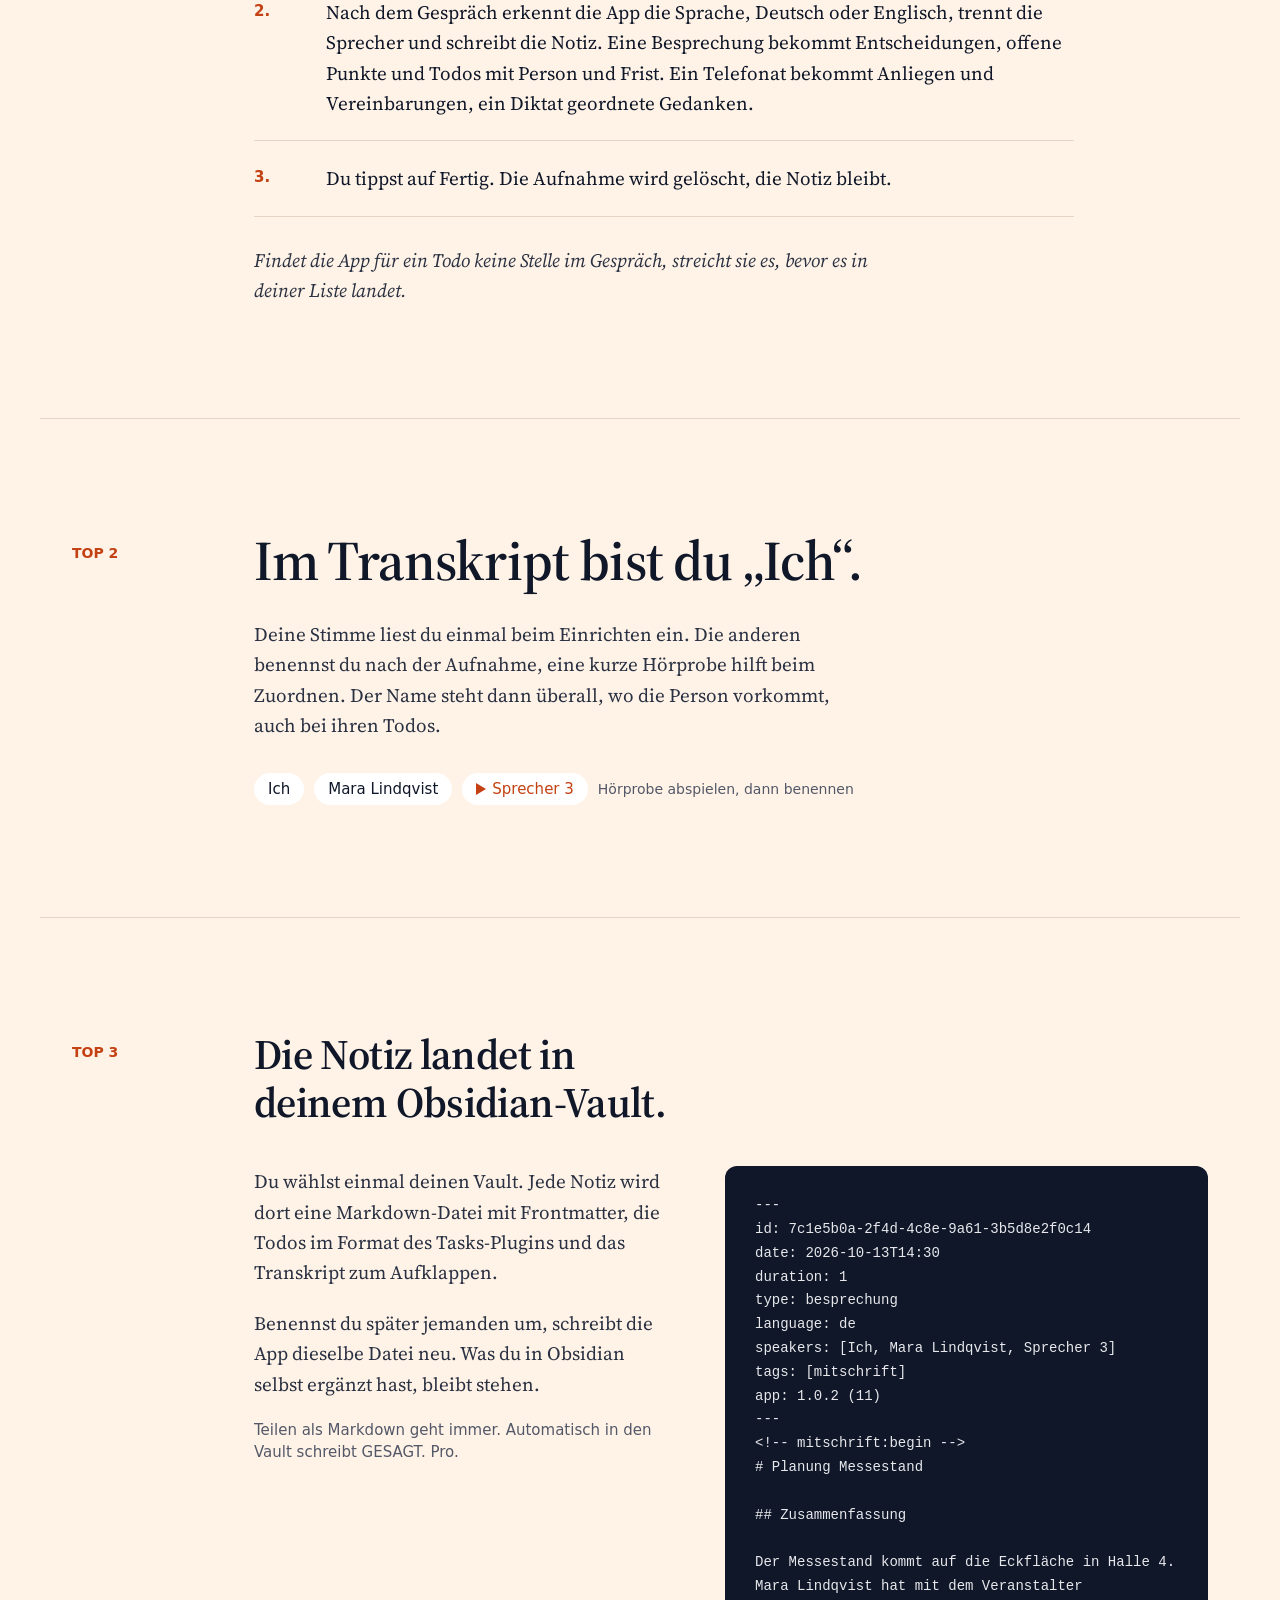
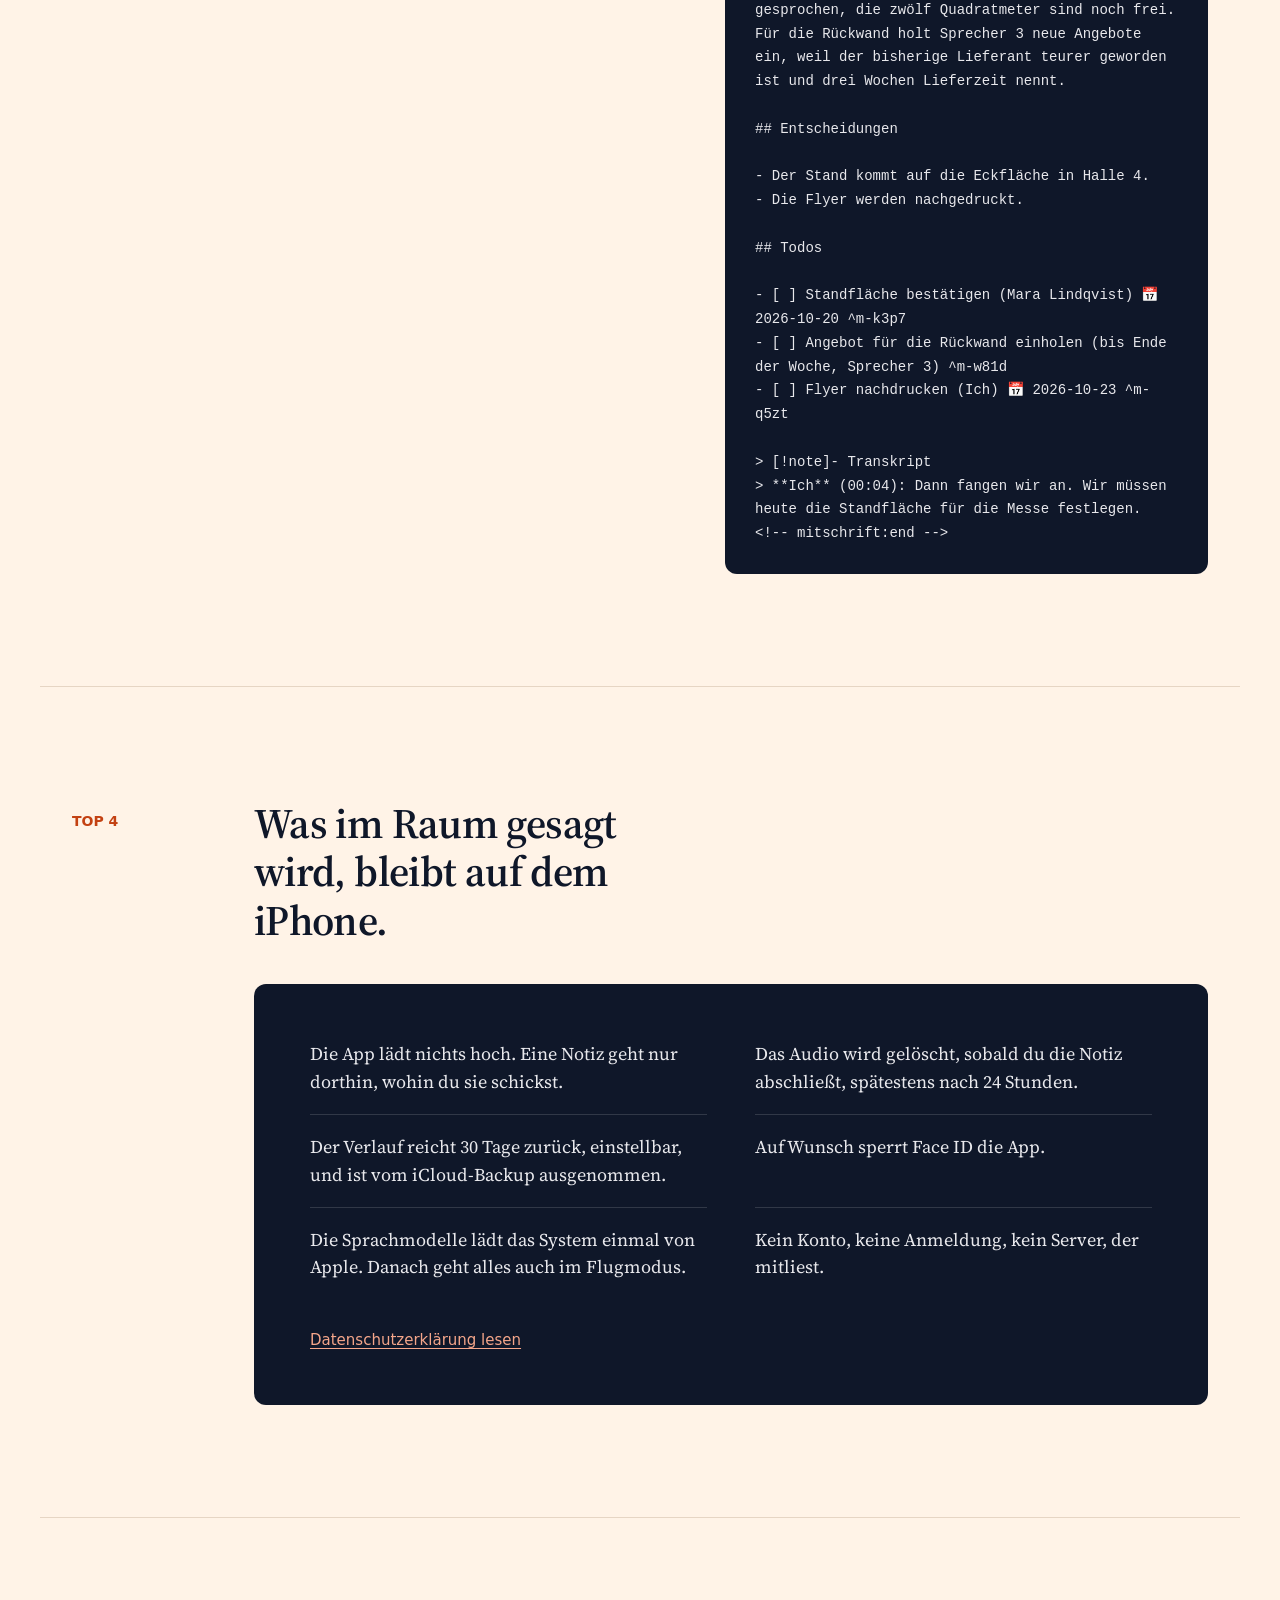
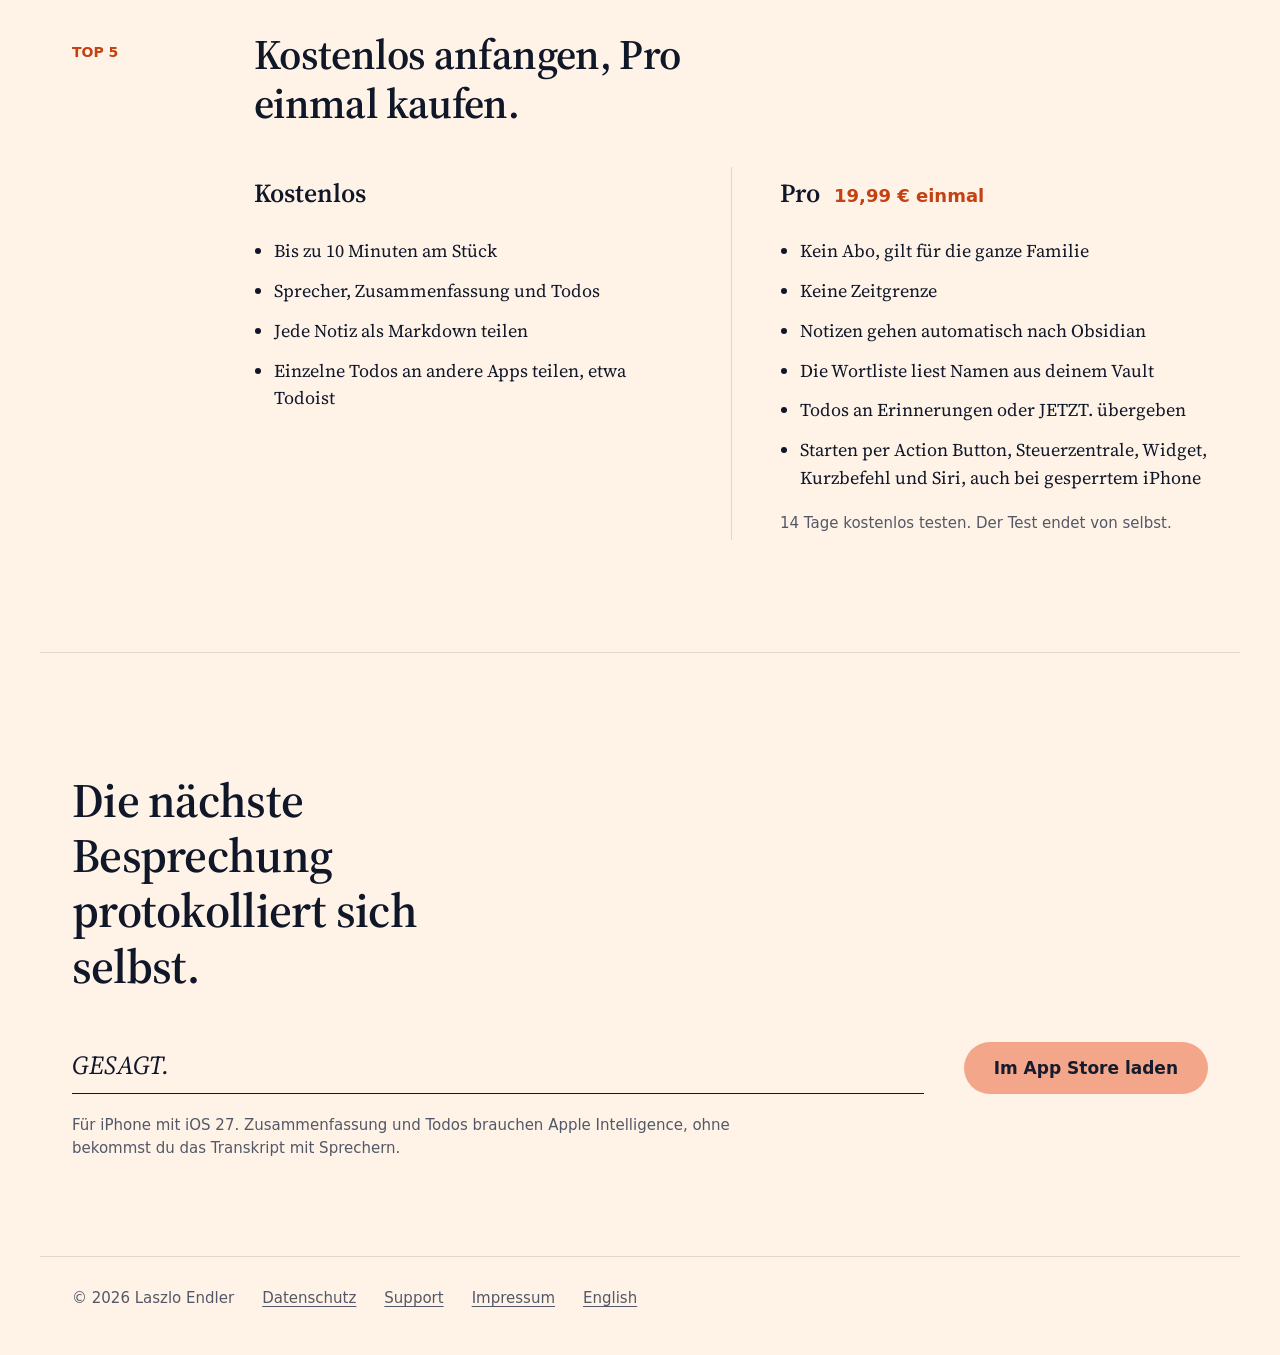
==== commit 2b97394b: "GESAGT.: Markdown-Beispiel wie die App es schreibt, Todo teilen Das Beispiel bei TOP 3 folgt NoteRen" ====
--- a/index.html
+++ b/index.html
@@ -260,13 +260,21 @@
 <p class="ui" style="margin-top: 20px; font-size: 15px; line-height: 1.5; color: #535868">Teilen als Markdown geht immer. Automatisch in den Vault schreibt GESAGT. Pro.</p>
 </div>
 <pre aria-label="Beispiel einer Markdown-Datei">---
+id: 7c1e5b0a-2f4d-4c8e-9a61-3b5d8e2f0c14
 date: 2026-10-13T14:30
-duration: 72
+duration: 1
 type: besprechung
+language: de
 speakers: [Ich, Mara Lindqvist, Sprecher 3]
 tags: [mitschrift]
+app: 1.0.2 (11)
 ---
+&lt;!-- mitschrift:begin --&gt;
 # Planung Messestand
+
+## Zusammenfassung
+
+Der Messestand kommt auf die Eckfläche in Halle 4. Mara Lindqvist hat mit dem Veranstalter gesprochen, die zwölf Quadratmeter sind noch frei. Für die Rückwand holt Sprecher 3 neue Angebote ein, weil der bisherige Lieferant teurer geworden ist und drei Wochen Lieferzeit nennt.
 
 ## Entscheidungen
 
@@ -275,12 +283,13 @@
 
 ## Todos
 
-- [ ] Standfläche bestätigen [[Mara Lindqvist]] 📅 2026-10-20
-- [ ] Angebot für die Rückwand einholen (Sprecher 3)
-- [ ] Flyer nachdrucken (Ich) 📅 2026-10-23
+- [ ] Standfläche bestätigen (Mara Lindqvist) 📅 2026-10-20 ^m-k3p7
+- [ ] Angebot für die Rückwand einholen (bis Ende der Woche, Sprecher 3) ^m-w81d
+- [ ] Flyer nachdrucken (Ich) 📅 2026-10-23 ^m-q5zt
 
 &gt; [!note]- Transkript
-&gt; **Ich** (00:04): Dann fangen wir an.</pre>
+&gt; **Ich** (00:04): Dann fangen wir an. Wir müssen heute die Standfläche für die Messe festlegen.
+&lt;!-- mitschrift:end --&gt;</pre>
 </div>
 </div>
 </section>
@@ -314,6 +323,7 @@
 <li>Bis zu 10 Minuten am Stück</li>
 <li>Sprecher, Zusammenfassung und Todos</li>
 <li>Jede Notiz als Markdown teilen</li>
+<li>Einzelne Todos an andere Apps teilen, etwa Todoist</li>
 </ul>
 </div>
 <div>
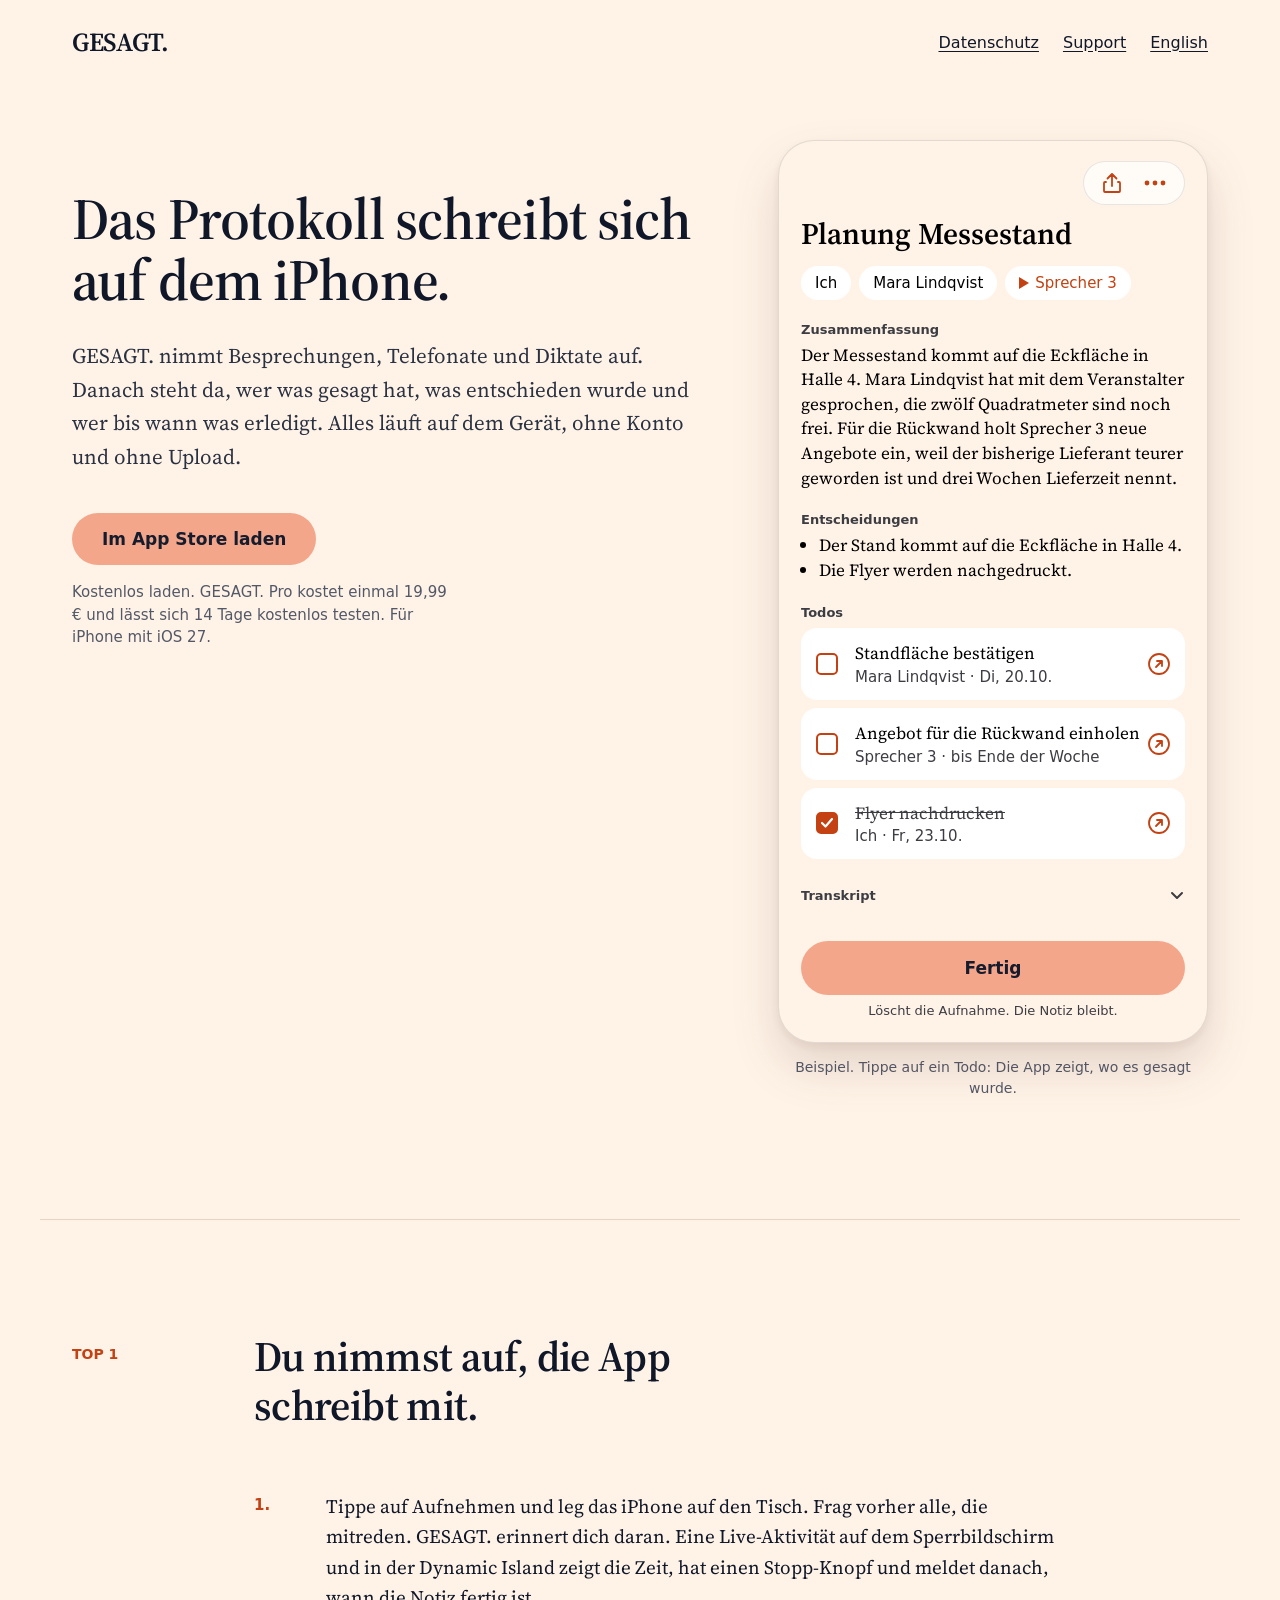
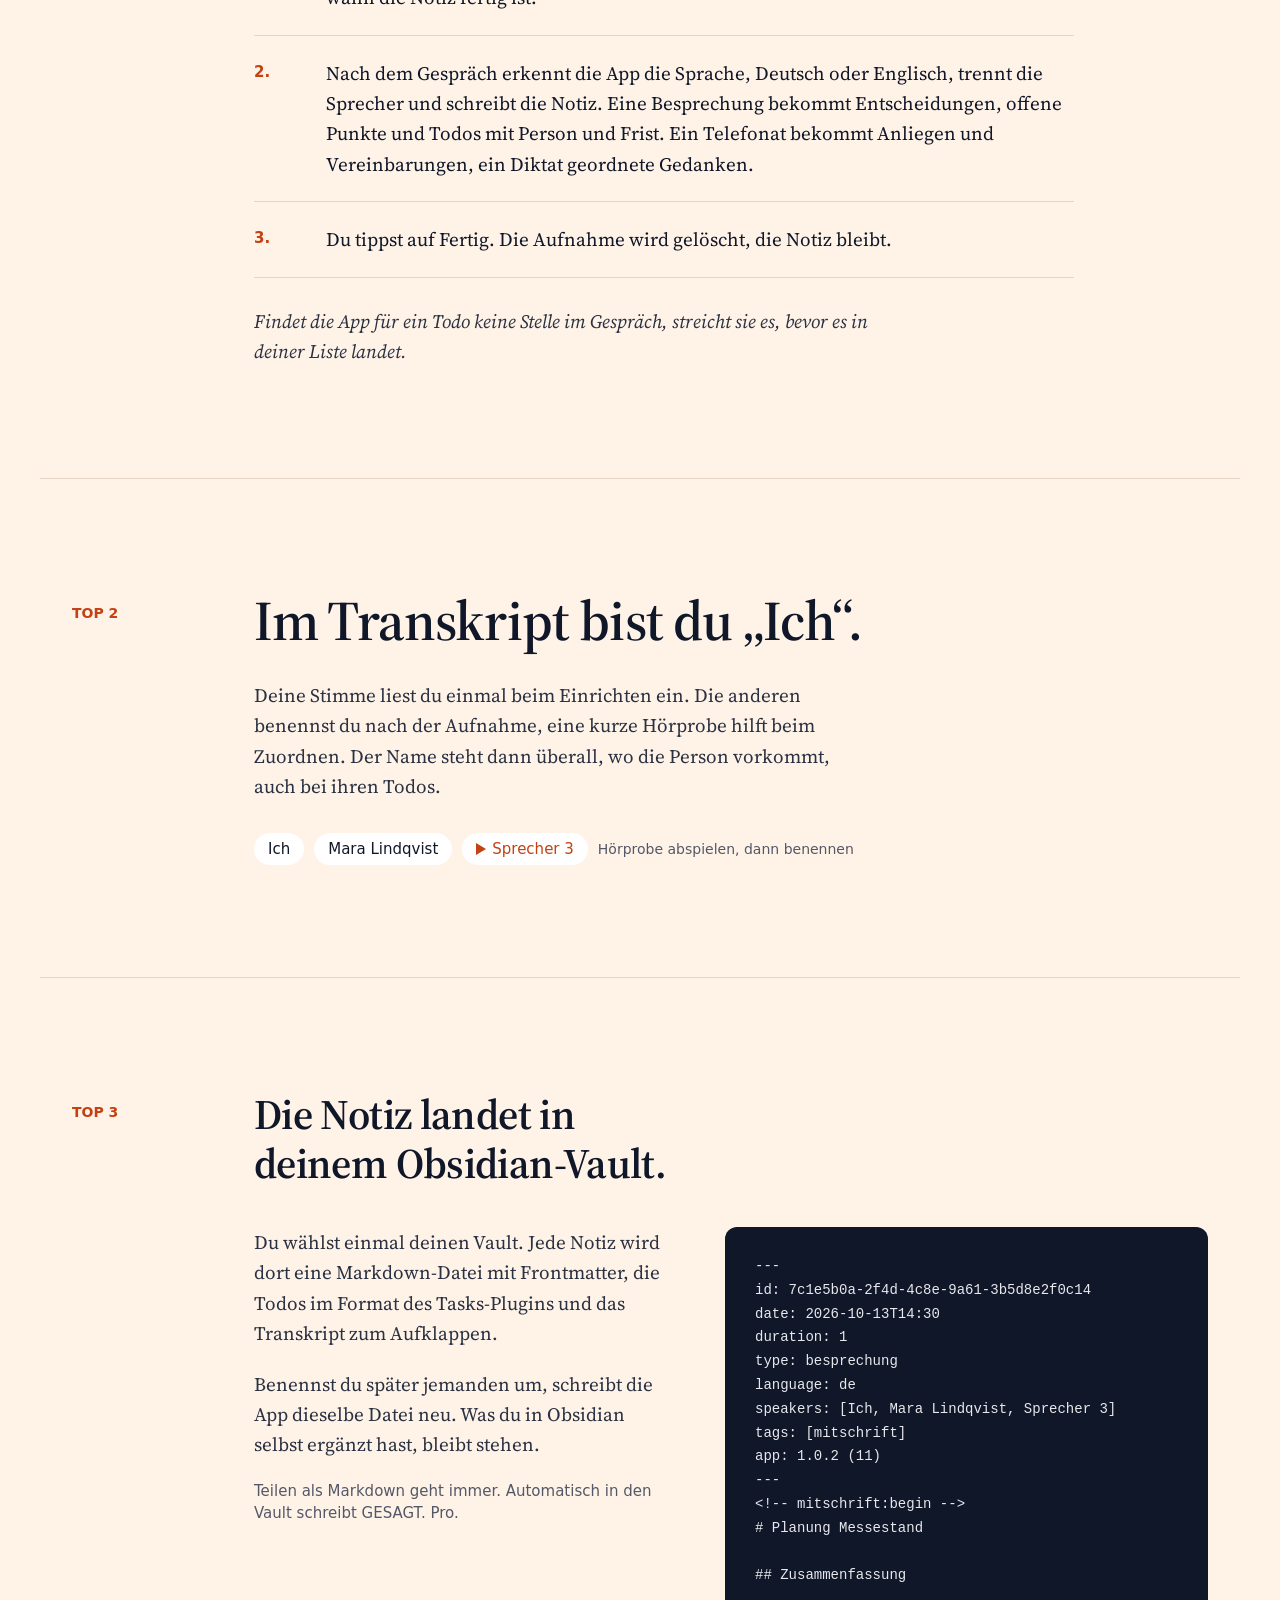
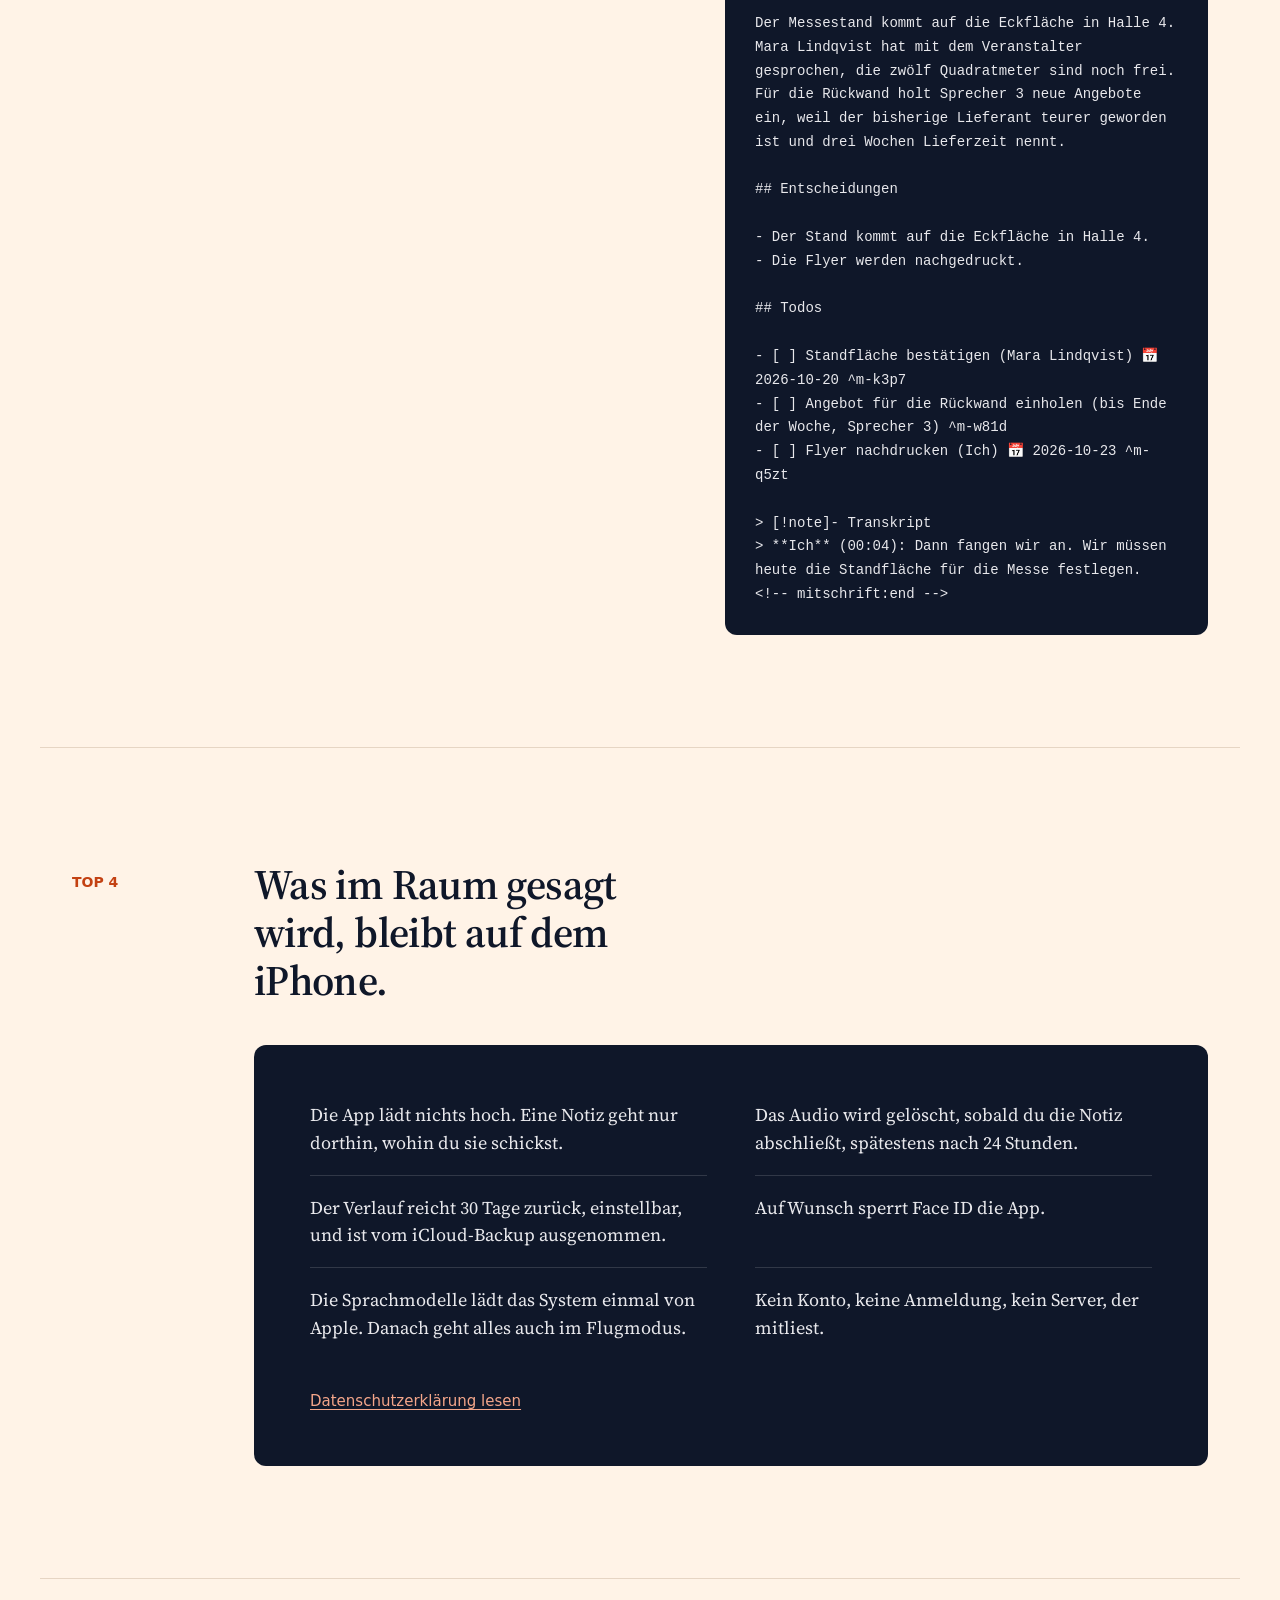
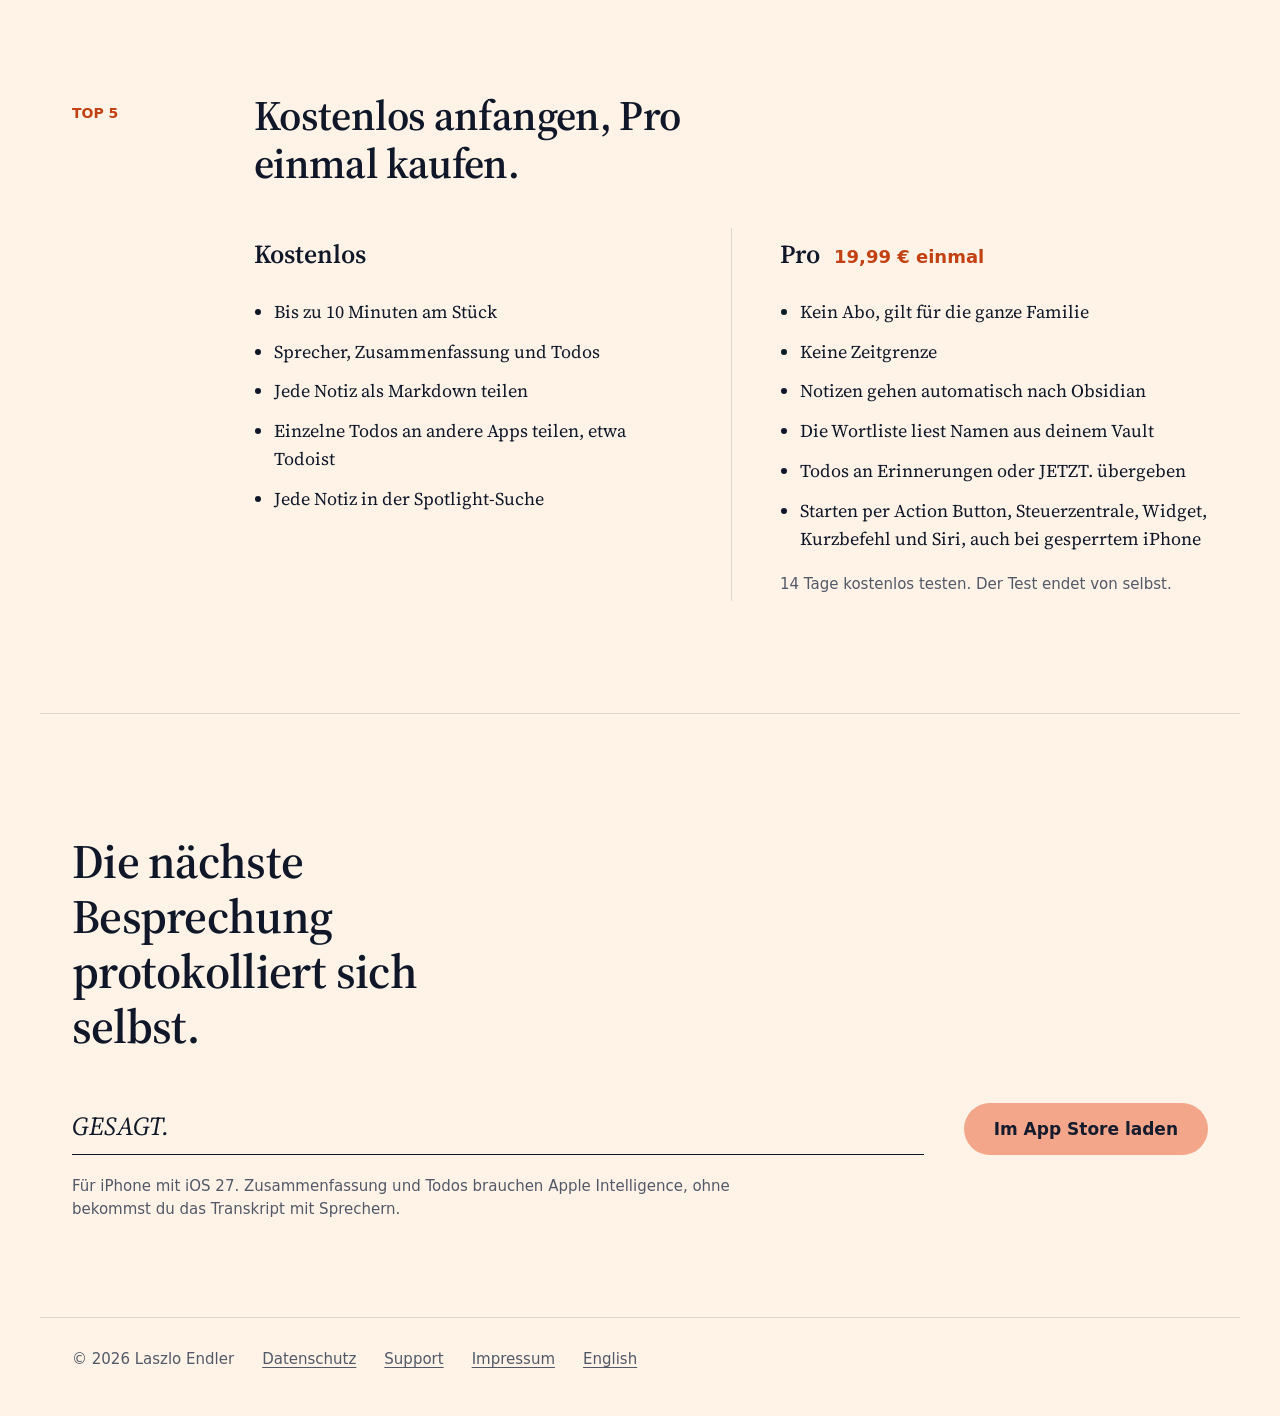
==== commit 4a5dab38: "GESAGT.: Live-Aktivität und Spotlight auf der Startseite Ablauf Schritt 1 nennt die Live-Aktivität (" ====
--- a/index.html
+++ b/index.html
@@ -227,7 +227,7 @@
 <div>
 <h2 id="top1">Du nimmst auf, die App schreibt mit.</h2>
 <ol class="steps">
-<li><span>Tippe auf Aufnehmen und leg das iPhone auf den Tisch. Frag vorher alle, die mitreden. GESAGT. erinnert dich daran.</span></li>
+<li><span>Tippe auf Aufnehmen und leg das iPhone auf den Tisch. Frag vorher alle, die mitreden. GESAGT. erinnert dich daran. Eine Live-Aktivität auf dem Sperrbildschirm und in der Dynamic Island zeigt die Zeit, hat einen Stopp-Knopf und meldet danach, wann die Notiz fertig ist.</span></li>
 <li><span>Nach dem Gespräch erkennt die App die Sprache, Deutsch oder Englisch, trennt die Sprecher und schreibt die Notiz. Eine Besprechung bekommt Entscheidungen, offene Punkte und Todos mit Person und Frist. Ein Telefonat bekommt Anliegen und Vereinbarungen, ein Diktat geordnete Gedanken.</span></li>
 <li><span>Du tippst auf Fertig. Die Aufnahme wird gelöscht, die Notiz bleibt.</span></li>
 </ol>
@@ -324,6 +324,7 @@
 <li>Sprecher, Zusammenfassung und Todos</li>
 <li>Jede Notiz als Markdown teilen</li>
 <li>Einzelne Todos an andere Apps teilen, etwa Todoist</li>
+<li>Jede Notiz in der Spotlight-Suche</li>
 </ul>
 </div>
 <div>
